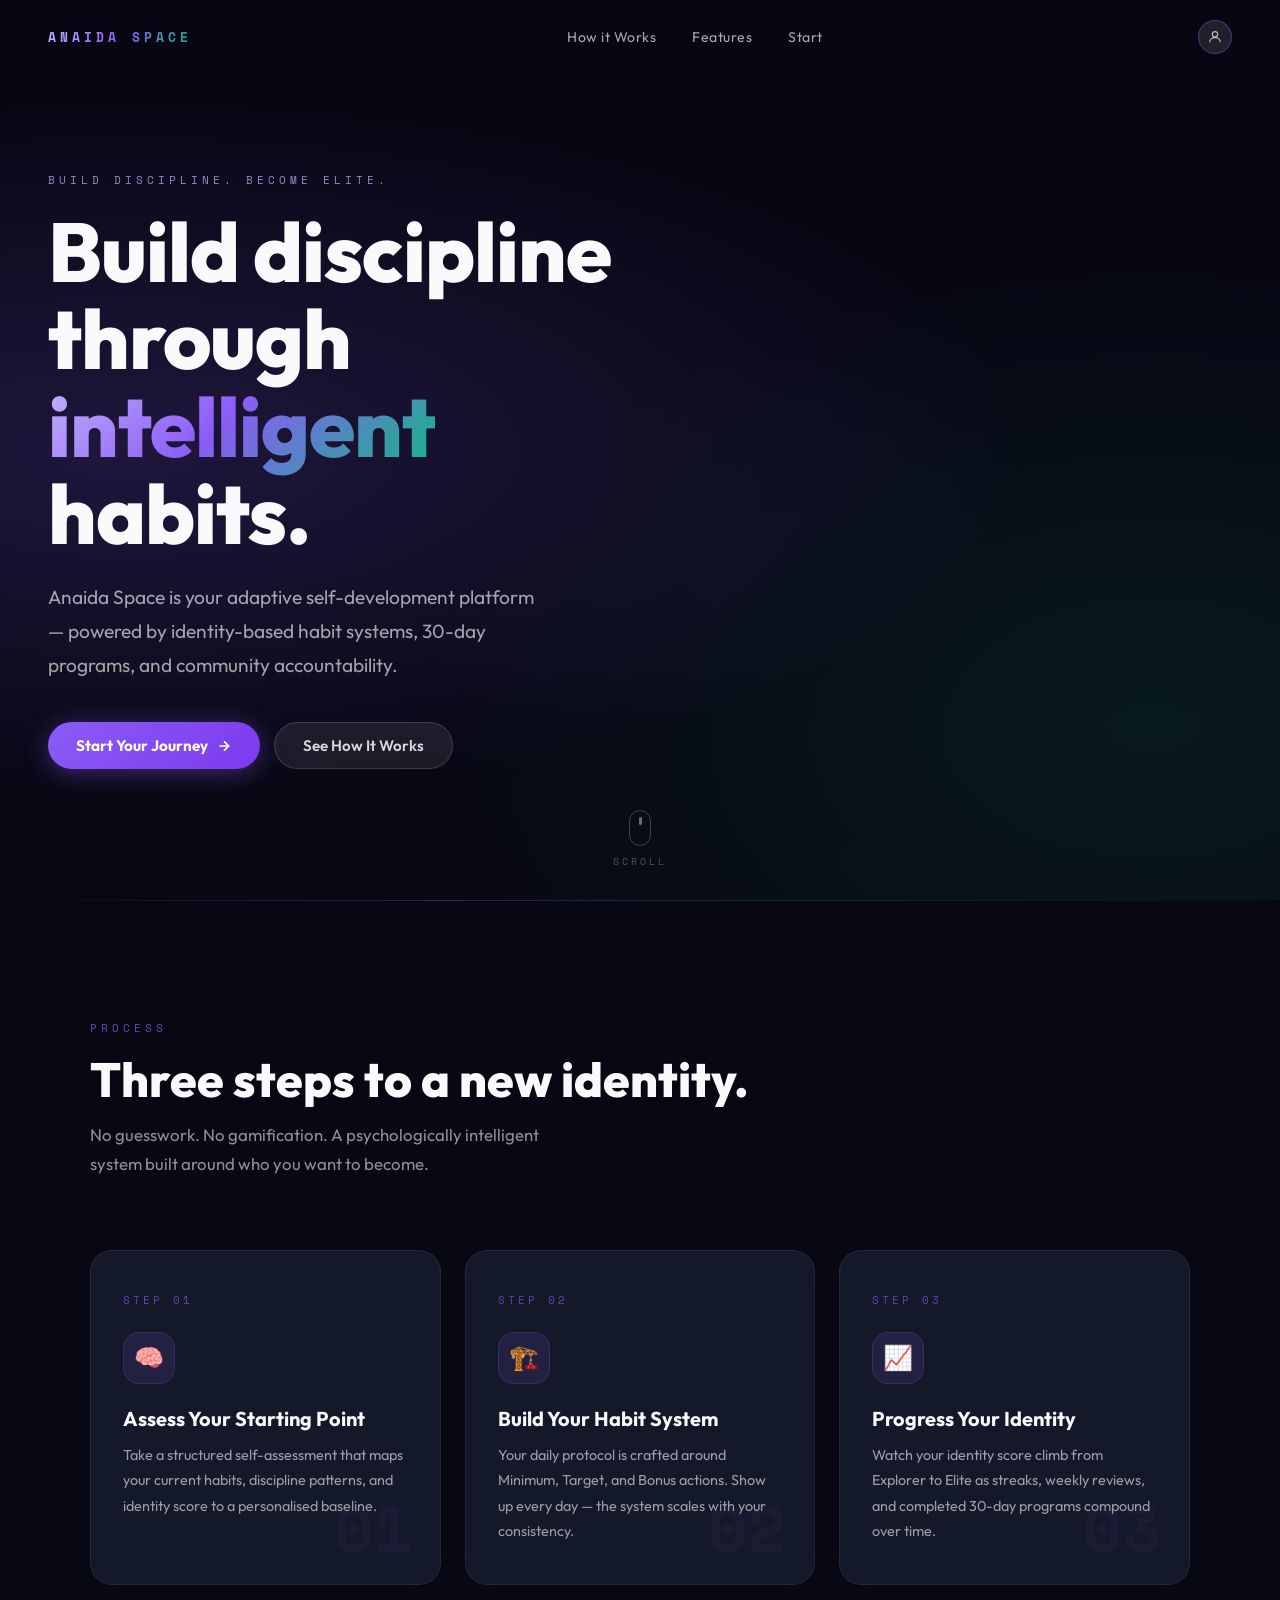
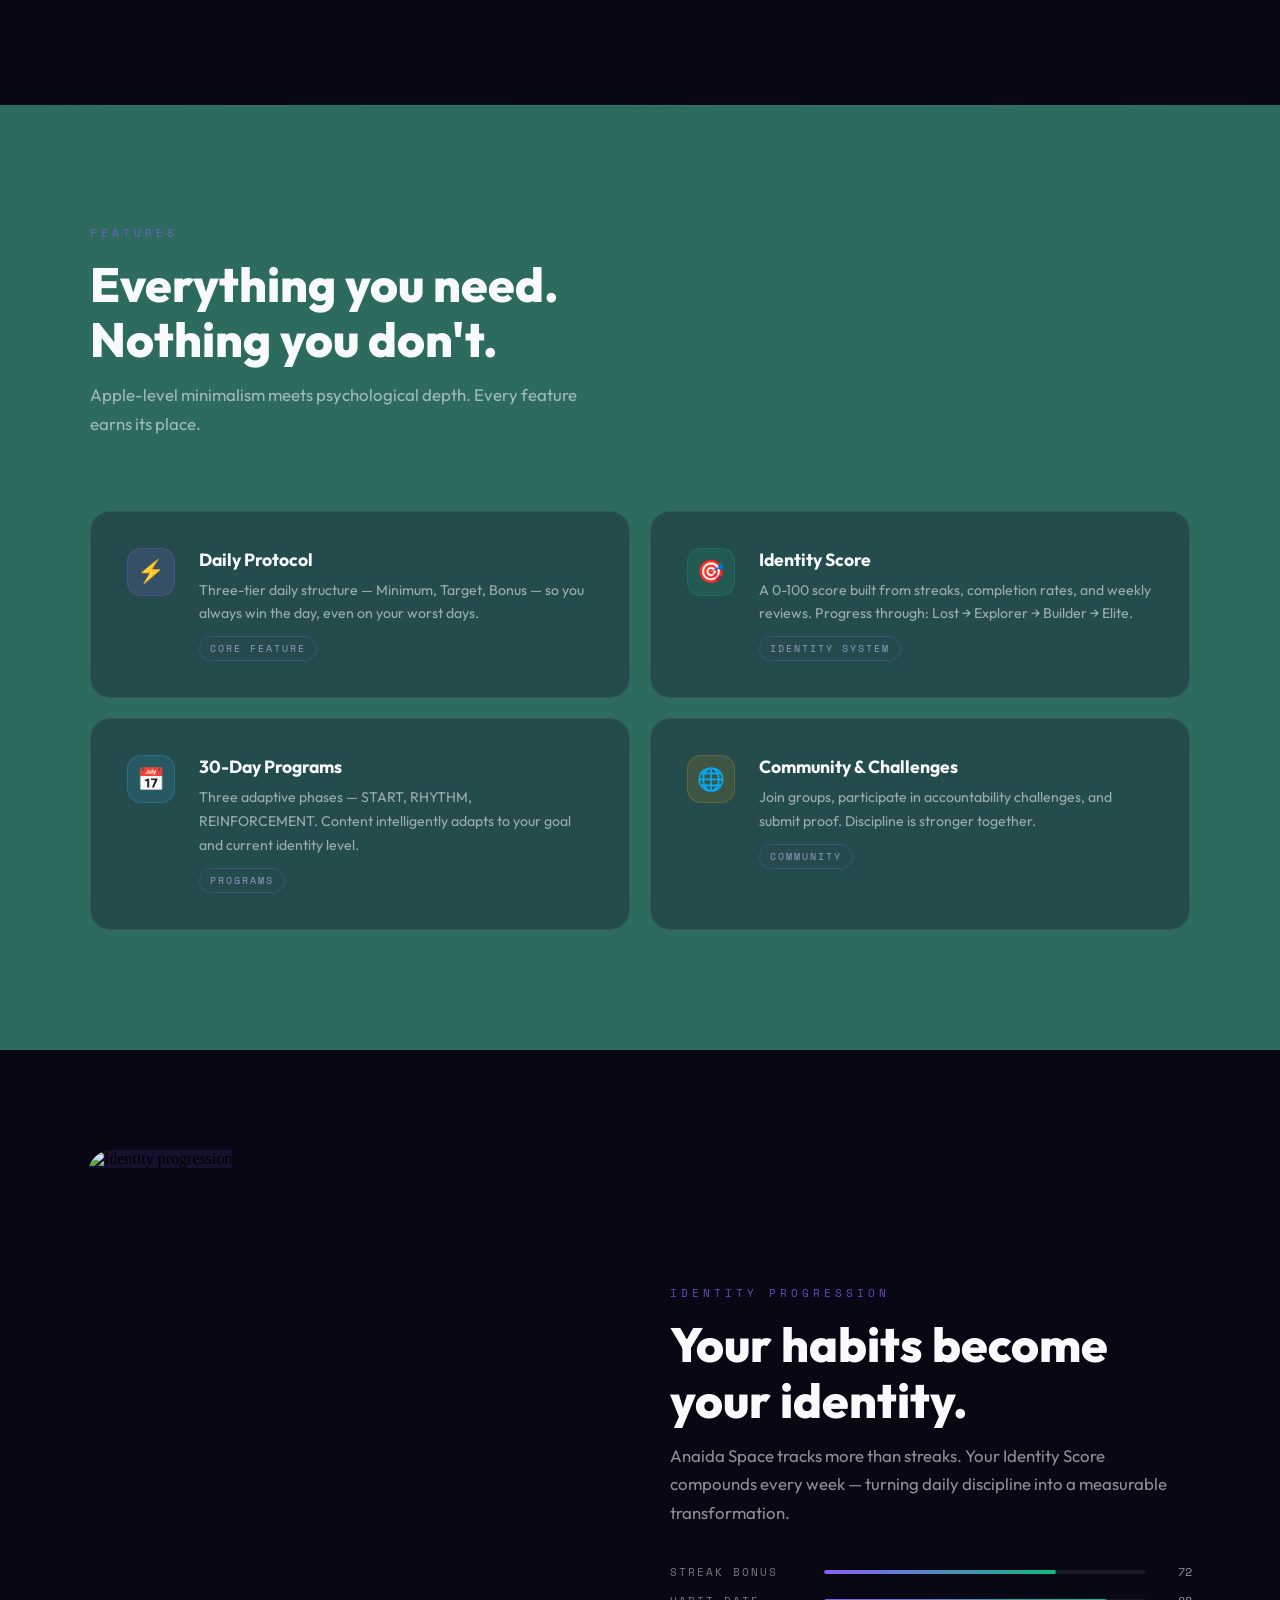
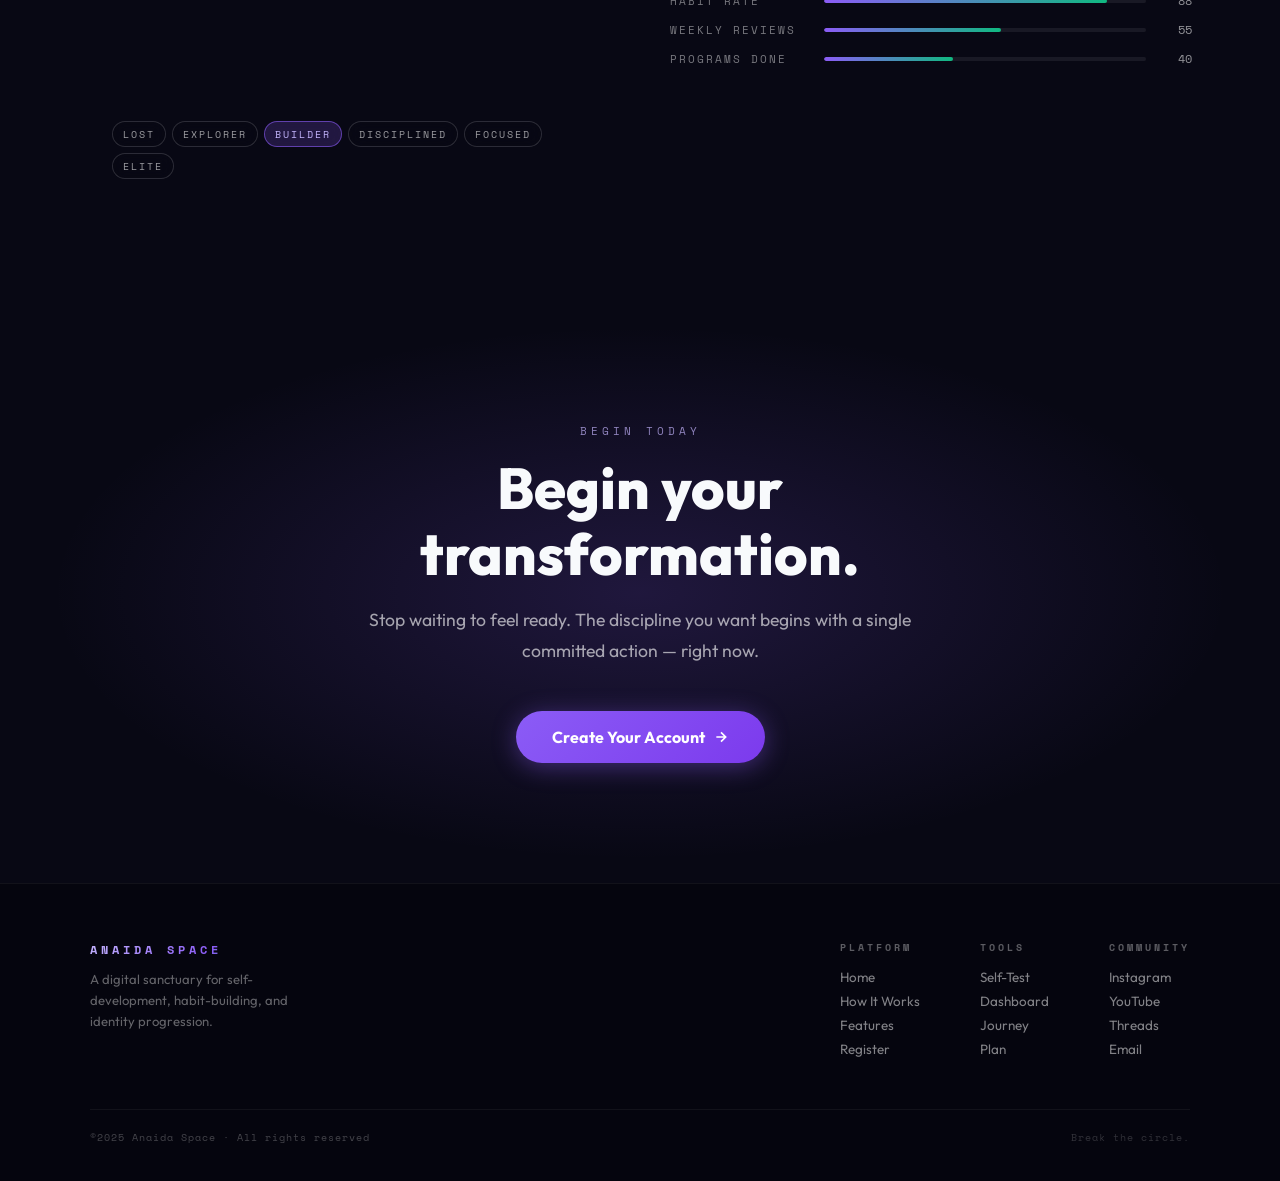
==== frontend/site/index.html @ b498849a "Initial commit" ====
<!DOCTYPE html>
<html lang="en">
<head>
  <meta charset="UTF-8">
  <meta name="viewport" content="width=device-width, initial-scale=1.0">
  <title>Anaida Space — Build Discipline Through Intelligent Habits</title>
  <meta name="description" content="Anaida Space — a premium self-development platform. Build discipline through personalized habit systems, identity progression, and 30-day programs.">
  <link rel="preconnect" href="https://fonts.googleapis.com">
  <link rel="preconnect" href="https://fonts.gstatic.com" crossorigin>
  <link href="https://fonts.googleapis.com/css2?family=Outfit:wght@300;400;500;600;700;800;900&family=Dancing+Script:wght@700&family=Space+Mono:wght@400;700&family=Bebas+Neue&family=Playfair+Display:ital,wght@0,700;1,400;1,700&display=swap" rel="stylesheet">
  <link rel="stylesheet" href="css/style.css">

  <style>
    /* ── Landing page overrides ── */
    html { scroll-behavior: smooth; }
    body[data-page="home"] {
      background: #080814;
      overflow-x: hidden;
    }

    /* ══ TOP NAV ══ */
    .lp-nav {
      position: fixed;
      top: 0; left: 0; right: 0;
      z-index: 200;
      display: flex;
      align-items: center;
      justify-content: space-between;
      padding: 20px 48px;
      transition: background .35s, backdrop-filter .35s, padding .35s;
    }
    .lp-nav.scrolled {
      background: rgba(8, 8, 20, 0.82);
      backdrop-filter: blur(18px);
      -webkit-backdrop-filter: blur(18px);
      border-bottom: 1px solid rgba(255,255,255,.06);
      padding: 14px 48px;
    }
    .lp-nav-brand {
      font-family: 'Space Mono', monospace;
      font-size: .8rem;
      font-weight: 700;
      letter-spacing: 4px;
      text-transform: uppercase;
      background: linear-gradient(135deg, #c4b5fd, #8b5cf6, #10b981);
      -webkit-background-clip: text;
      -webkit-text-fill-color: transparent;
      background-clip: text;
      text-decoration: none;
    }
    .lp-nav-links {
      display: flex;
      align-items: center;
      gap: 36px;
      list-style: none;
    }
    .lp-nav-links a {
      font-family: 'Outfit', sans-serif;
      font-size: .88rem;
      color: rgba(255,255,255,.65);
      text-decoration: none;
      transition: color .2s;
      letter-spacing: .5px;
    }
    .lp-nav-links a:hover { color: rgba(255,255,255,.95); }
    .lp-nav-avatar {
      width: 34px; height: 34px;
      border-radius: 50%;
      background: rgba(255,255,255,.1);
      border: 1px solid rgba(139,92,246,.4);
      cursor: pointer;
      display: flex; align-items: center; justify-content: center;
      text-decoration: none;
      transition: background .2s, border-color .2s, box-shadow .2s;
    }
    .lp-nav-avatar:hover {
      background: rgba(139,92,246,.2);
      border-color: rgba(139,92,246,.7);
      box-shadow: 0 0 14px rgba(139,92,246,.35);
    }
    .lp-nav-avatar svg { width: 16px; height: 16px; color: rgba(255,255,255,.7); }

    @media (max-width: 700px) {
      .lp-nav { padding: 16px 20px; }
      .lp-nav.scrolled { padding: 12px 20px; }
      .lp-nav-links { gap: 18px; }
      .lp-nav-links li:nth-child(1),
      .lp-nav-links li:nth-child(2) { display: none; }
    }

    /* ══ HERO ══ */
    .lp-hero {
      position: relative;
      height: 100vh;
      min-height: 680px;
      display: flex;
      align-items: center;
      overflow: hidden;
    }
    .lp-hero-bg {
      position: absolute;
      inset: 0;
      background-image: url('/img/cosmos_1779123708.jpeg');
      background-size: cover;
      background-position: center 30%;
      transform: scale(1.08);
      transition: transform 12s ease;
    }
    .lp-hero-bg::after {
      content: '';
      position: absolute;
      inset: 0;
      background: rgba(8,8,20,0.60);
    }
    .lp-hero-gradient {
      position: absolute;
      inset: 0;
      background:
        radial-gradient(ellipse at 10% 50%, rgba(139,92,246,.18) 0%, transparent 55%),
        radial-gradient(ellipse at 90% 80%, rgba(16,185,129,.10) 0%, transparent 45%),
        linear-gradient(to bottom, transparent 60%, rgba(8,8,20,.9) 100%);
      z-index: 1;
      pointer-events: none;
    }
    .lp-hero-person {
      position: absolute;
      right: 5%;
      bottom: 0;
      height: 95%;
      max-height: 860px;
      object-fit: contain;
      object-position: bottom;
      z-index: 2;
      filter: drop-shadow(0 0 60px rgba(139,92,246,.18));
    }
    .lp-hero-content {
      position: relative;
      z-index: 3;
      max-width: 700px;
      padding: 0 48px;
      margin-top: 40px;
    }
    .lp-hero-kicker {
      font-family: 'Space Mono', monospace;
      font-size: .7rem;
      letter-spacing: 4px;
      text-transform: uppercase;
      color: rgba(196,181,253,.75);
      margin-bottom: 20px;
      display: block;
    }
    .lp-hero-title {
      font-family: 'Outfit', sans-serif;
      font-weight: 800;
      font-size: clamp(3rem, 6.5vw, 5.5rem);
      line-height: 1.05;
      letter-spacing: -1px;
      color: #f8fafc;
      margin-bottom: 10px;
    }
    .lp-hero-title .gradient-headline {
      background: linear-gradient(135deg, #c4b5fd 0%, #8b5cf6 45%, #10b981 100%);
      -webkit-background-clip: text;
      -webkit-text-fill-color: transparent;
      background-clip: text;
    }
    .lp-hero-sub {
      font-family: 'Outfit', sans-serif;
      font-size: clamp(1rem, 1.8vw, 1.2rem);
      color: rgba(255,255,255,.62);
      line-height: 1.75;
      max-width: 500px;
      margin: 24px 0 40px;
    }
    .lp-hero-ctas {
      display: flex;
      gap: 14px;
      flex-wrap: wrap;
    }
    .btn-primary {
      display: inline-flex;
      align-items: center;
      gap: 8px;
      padding: 14px 28px;
      background: linear-gradient(135deg, #8b5cf6, #7c3aed);
      color: #fff;
      font-family: 'Outfit', sans-serif;
      font-size: .95rem;
      font-weight: 700;
      border-radius: 999px;
      text-decoration: none;
      border: none;
      cursor: pointer;
      transition: transform .25s, box-shadow .25s;
      box-shadow: 0 4px 24px rgba(139,92,246,.4);
    }
    .btn-primary:hover {
      transform: translateY(-2px);
      box-shadow: 0 8px 36px rgba(139,92,246,.55);
    }
    .btn-ghost {
      display: inline-flex;
      align-items: center;
      gap: 8px;
      padding: 13px 28px;
      background: rgba(255,255,255,.08);
      color: rgba(255,255,255,.82);
      font-family: 'Outfit', sans-serif;
      font-size: .95rem;
      font-weight: 600;
      border-radius: 999px;
      text-decoration: none;
      border: 1px solid rgba(255,255,255,.14);
      cursor: pointer;
      transition: background .25s, border-color .25s;
    }
    .btn-ghost:hover {
      background: rgba(255,255,255,.14);
      border-color: rgba(255,255,255,.28);
    }
    .lp-hero-scroll {
      position: absolute;
      bottom: 32px;
      left: 50%;
      transform: translateX(-50%);
      z-index: 4;
      display: flex;
      flex-direction: column;
      align-items: center;
      gap: 8px;
      color: rgba(255,255,255,.3);
      font-family: 'Space Mono', monospace;
      font-size: .6rem;
      letter-spacing: 3px;
      text-transform: uppercase;
      animation: heroScrollBounce 2.2s ease-in-out infinite;
    }
    .lp-hero-scroll-mouse {
      width: 22px; height: 36px;
      border: 1.5px solid rgba(255,255,255,.22);
      border-radius: 12px;
      position: relative;
      display: flex;
      justify-content: center;
    }
    .lp-hero-scroll-dot {
      width: 3px; height: 8px;
      background: rgba(255,255,255,.4);
      border-radius: 3px;
      margin-top: 6px;
      animation: scrollDotBounce 2s ease-in-out infinite;
    }
    @keyframes heroScrollBounce {
      0%,100%{ transform: translateX(-50%) translateY(0); }
      50%{ transform: translateX(-50%) translateY(7px); }
    }

    @media (max-width: 700px) {
      .lp-hero-content { padding: 0 22px; margin-top: 60px; }
      .lp-hero-person { height: 55%; right: 0; opacity: .5; }
      .lp-hero-title { font-size: clamp(2.5rem, 10vw, 3.8rem); }
    }

    /* ══ HOW IT WORKS ══ */
    .lp-how {
      padding: 120px 48px;
      background: #080814;
      position: relative;
    }
    .lp-how::before {
      content: '';
      position: absolute;
      top: 0; left: 0; right: 0;
      height: 1px;
      background: linear-gradient(to right, transparent, rgba(139,92,246,.3), rgba(16,185,129,.2), transparent);
    }
    .lp-section-label {
      font-family: 'Space Mono', monospace;
      font-size: .68rem;
      letter-spacing: 4px;
      text-transform: uppercase;
      color: rgba(139,92,246,.75);
      margin-bottom: 16px;
      display: block;
    }
    .lp-section-title {
      font-family: 'Outfit', sans-serif;
      font-weight: 800;
      font-size: clamp(2rem, 4vw, 3rem);
      color: #f8fafc;
      line-height: 1.15;
      margin-bottom: 14px;
    }
    .lp-section-sub {
      font-family: 'Outfit', sans-serif;
      font-size: 1.05rem;
      color: rgba(255,255,255,.55);
      max-width: 500px;
      line-height: 1.7;
      margin-bottom: 72px;
    }
    .lp-how-grid {
      display: grid;
      grid-template-columns: repeat(3, 1fr);
      gap: 24px;
      max-width: 1100px;
      margin: 0 auto;
    }
    .lp-how-card {
      background: rgba(30,41,59,.55);
      backdrop-filter: blur(16px);
      -webkit-backdrop-filter: blur(16px);
      border: 1px solid rgba(255,255,255,.07);
      border-radius: 22px;
      padding: 40px 32px;
      position: relative;
      overflow: hidden;
      transition: transform .3s, border-color .3s, box-shadow .3s;
    }
    .lp-how-card::before {
      content: '';
      position: absolute;
      top: 0; left: 0; right: 0;
      height: 2px;
      background: linear-gradient(to right, transparent, rgba(139,92,246,.5), transparent);
      opacity: 0;
      transition: opacity .3s;
    }
    .lp-how-card:hover {
      transform: translateY(-6px);
      border-color: rgba(139,92,246,.22);
      box-shadow: 0 24px 60px rgba(0,0,0,.4), 0 0 0 1px rgba(139,92,246,.08);
    }
    .lp-how-card:hover::before { opacity: 1; }
    .lp-how-step {
      font-family: 'Space Mono', monospace;
      font-size: .7rem;
      letter-spacing: 3px;
      text-transform: uppercase;
      color: rgba(139,92,246,.65);
      margin-bottom: 24px;
      display: block;
    }
    .lp-how-icon {
      width: 52px; height: 52px;
      border-radius: 16px;
      background: rgba(139,92,246,.12);
      border: 1px solid rgba(139,92,246,.2);
      display: flex;
      align-items: center;
      justify-content: center;
      margin-bottom: 22px;
      font-size: 1.5rem;
    }
    .lp-how-card h3 {
      font-family: 'Outfit', sans-serif;
      font-weight: 700;
      font-size: 1.25rem;
      color: #f8fafc;
      margin-bottom: 12px;
    }
    .lp-how-card p {
      font-family: 'Outfit', sans-serif;
      font-size: .9rem;
      color: rgba(255,255,255,.58);
      line-height: 1.75;
    }
    .lp-how-step-num {
      position: absolute;
      bottom: 24px; right: 28px;
      font-family: 'Space Mono', monospace;
      font-size: 4rem;
      font-weight: 700;
      color: rgba(139,92,246,.06);
      line-height: 1;
      user-select: none;
    }

    @media (max-width: 900px) {
      .lp-how-grid { grid-template-columns: 1fr; gap: 16px; }
      .lp-how { padding: 80px 24px; }
    }

    /* ══ FEATURES ══ */
    .lp-features {
      padding: 120px 48px;
      background:
        radial-gradient(ellipse at 70% 0%, rgba(139,92,246,.1) 0%, transparent 55%),
        radial-gradient(ellipse at 20% 100%, rgba(16,185,129,.07) 0%, transparent 50%),
        #08091a;
      position: relative;
    }
    .lp-features::before {
      content: '';
      position: absolute;
      top: 0; left: 0; right: 0;
      height: 1px;
      background: linear-gradient(to right, transparent, rgba(16,185,129,.25), rgba(139,92,246,.2), transparent);
    }
    .lp-features-grid {
      display: grid;
      grid-template-columns: repeat(2, 1fr);
      gap: 20px;
      max-width: 1100px;
      margin: 0 auto;
    }
    .lp-feat-card {
      background: rgba(30,41,59,.45);
      backdrop-filter: blur(12px);
      -webkit-backdrop-filter: blur(12px);
      border: 1px solid rgba(255,255,255,.07);
      border-radius: 20px;
      padding: 36px;
      display: flex;
      gap: 24px;
      align-items: flex-start;
      transition: transform .3s, border-color .3s, background .3s;
    }
    .lp-feat-card:hover {
      transform: translateY(-4px);
      border-color: rgba(139,92,246,.2);
      background: rgba(30,41,59,.7);
    }
    .lp-feat-icon {
      width: 48px; height: 48px;
      border-radius: 14px;
      flex-shrink: 0;
      display: flex;
      align-items: center;
      justify-content: center;
      font-size: 1.4rem;
    }
    .lp-feat-icon--violet { background: rgba(139,92,246,.15); border: 1px solid rgba(139,92,246,.25); }
    .lp-feat-icon--emerald { background: rgba(16,185,129,.12); border: 1px solid rgba(16,185,129,.2); }
    .lp-feat-icon--blue { background: rgba(56,189,248,.12); border: 1px solid rgba(56,189,248,.2); }
    .lp-feat-icon--amber { background: rgba(245,158,11,.12); border: 1px solid rgba(245,158,11,.2); }
    .lp-feat-body h4 {
      font-family: 'Outfit', sans-serif;
      font-weight: 700;
      font-size: 1.1rem;
      color: #f8fafc;
      margin-bottom: 8px;
    }
    .lp-feat-body p {
      font-family: 'Outfit', sans-serif;
      font-size: .88rem;
      color: rgba(255,255,255,.55);
      line-height: 1.7;
    }
    .lp-feat-tag {
      display: inline-block;
      margin-top: 10px;
      font-family: 'Space Mono', monospace;
      font-size: .62rem;
      letter-spacing: 2px;
      text-transform: uppercase;
      padding: 4px 10px;
      border-radius: 999px;
      border: 1px solid rgba(139,92,246,.25);
      color: rgba(196,181,253,.7);
    }

    @media (max-width: 900px) {
      .lp-features-grid { grid-template-columns: 1fr; }
      .lp-features { padding: 80px 24px; }
    }

    /* ══ IDENTITY BANNER ══ */
    .lp-identity {
      padding: 100px 48px;
      background: #080814;
      display: grid;
      grid-template-columns: 1fr 1fr;
      gap: 60px;
      align-items: center;
      max-width: 1200px;
      margin: 0 auto;
    }
    .lp-identity-img {
      position: relative;
      border-radius: 24px;
      overflow: hidden;
      aspect-ratio: 4/5;
    }
    .lp-identity-img img {
      width: 100%; height: 100%;
      object-fit: cover;
      object-position: center;
    }
    .lp-identity-img::after {
      content: '';
      position: absolute;
      inset: 0;
      background: linear-gradient(to bottom, transparent 40%, rgba(8,8,20,.85) 100%);
    }
    .lp-identity-levels {
      position: absolute;
      bottom: 24px; left: 24px; right: 24px;
      z-index: 2;
      display: flex;
      flex-wrap: wrap;
      gap: 6px;
    }
    .lp-id-level {
      font-family: 'Space Mono', monospace;
      font-size: .6rem;
      letter-spacing: 2px;
      text-transform: uppercase;
      padding: 5px 10px;
      border-radius: 999px;
      border: 1px solid rgba(255,255,255,.15);
      color: rgba(255,255,255,.6);
      background: rgba(8,8,20,.5);
      backdrop-filter: blur(8px);
    }
    .lp-id-level.active {
      border-color: rgba(139,92,246,.6);
      color: #c4b5fd;
      background: rgba(139,92,246,.2);
    }
    .lp-identity-content .lp-section-sub { margin-bottom: 36px; }
    .lp-identity-stat {
      display: flex;
      flex-direction: column;
      gap: 12px;
      margin-top: 32px;
    }
    .lp-id-stat-row {
      display: flex;
      align-items: center;
      gap: 14px;
    }
    .lp-id-stat-label {
      font-family: 'Space Mono', monospace;
      font-size: .68rem;
      letter-spacing: 2px;
      text-transform: uppercase;
      color: rgba(255,255,255,.45);
      min-width: 140px;
    }
    .lp-id-stat-bar {
      flex: 1;
      height: 4px;
      background: rgba(255,255,255,.07);
      border-radius: 4px;
      overflow: hidden;
    }
    .lp-id-stat-fill {
      height: 100%;
      border-radius: 4px;
      background: linear-gradient(to right, #8b5cf6, #10b981);
    }
    .lp-id-stat-val {
      font-family: 'Space Mono', monospace;
      font-size: .72rem;
      color: rgba(255,255,255,.55);
      min-width: 32px;
      text-align: right;
    }

    @media (max-width: 900px) {
      .lp-identity { grid-template-columns: 1fr; padding: 70px 24px; gap: 40px; }
      .lp-identity-img { aspect-ratio: 16/9; }
    }

    /* ══ CTA BAND ══ */
    .lp-cta-band {
      position: relative;
      padding: 120px 48px;
      text-align: center;
      overflow: hidden;
    }
    .lp-cta-band-bg {
      position: absolute;
      inset: 0;
      background-image: url('/img/cosmos_316863339.jpeg');
      background-size: cover;
      background-position: center;
      filter: brightness(.35) saturate(.7);
    }
    .lp-cta-band-overlay {
      position: absolute;
      inset: 0;
      background:
        radial-gradient(ellipse at 50% 50%, rgba(139,92,246,.18) 0%, transparent 65%),
        rgba(8,8,20,.5);
    }
    .lp-cta-band-content {
      position: relative;
      z-index: 2;
      max-width: 620px;
      margin: 0 auto;
    }
    .lp-cta-band h2 {
      font-family: 'Outfit', sans-serif;
      font-weight: 800;
      font-size: clamp(2.2rem, 5vw, 3.6rem);
      color: #f8fafc;
      line-height: 1.15;
      margin-bottom: 18px;
    }
    .lp-cta-band p {
      font-family: 'Outfit', sans-serif;
      font-size: 1.1rem;
      color: rgba(255,255,255,.62);
      line-height: 1.75;
      margin-bottom: 44px;
    }

    @media (max-width: 700px) {
      .lp-cta-band { padding: 80px 24px; }
    }

    /* ══ FOOTER ══ */
    .lp-footer {
      background: #05050e;
      padding: 56px 48px 36px;
      border-top: 1px solid rgba(255,255,255,.05);
    }
    .lp-footer-inner {
      max-width: 1100px;
      margin: 0 auto;
      display: flex;
      justify-content: space-between;
      align-items: flex-start;
      gap: 40px;
      flex-wrap: wrap;
      margin-bottom: 44px;
    }
    .lp-footer-brand {
      font-family: 'Space Mono', monospace;
      font-size: .78rem;
      font-weight: 700;
      letter-spacing: 4px;
      text-transform: uppercase;
      background: linear-gradient(135deg, #c4b5fd, #8b5cf6, #10b981);
      -webkit-background-clip: text;
      -webkit-text-fill-color: transparent;
      background-clip: text;
      margin-bottom: 10px;
    }
    .lp-footer-tagline {
      font-family: 'Outfit', sans-serif;
      font-size: .82rem;
      color: rgba(255,255,255,.38);
      max-width: 240px;
      line-height: 1.6;
    }
    .lp-footer-links {
      display: flex;
      gap: 60px;
    }
    .lp-footer-col h5 {
      font-family: 'Space Mono', monospace;
      font-size: .62rem;
      letter-spacing: 3px;
      text-transform: uppercase;
      color: rgba(255,255,255,.35);
      margin-bottom: 14px;
    }
    .lp-footer-col a {
      display: block;
      font-family: 'Outfit', sans-serif;
      font-size: .84rem;
      color: rgba(255,255,255,.5);
      text-decoration: none;
      margin-bottom: 8px;
      transition: color .2s;
    }
    .lp-footer-col a:hover { color: rgba(255,255,255,.85); }
    .lp-footer-bottom {
      max-width: 1100px;
      margin: 0 auto;
      display: flex;
      justify-content: space-between;
      align-items: center;
      gap: 20px;
      padding-top: 20px;
      border-top: 1px solid rgba(255,255,255,.05);
      flex-wrap: wrap;
    }
    .lp-footer-copy {
      font-family: 'Space Mono', monospace;
      font-size: .62rem;
      color: rgba(255,255,255,.25);
      letter-spacing: 1px;
    }

    @media (max-width: 700px) {
      .lp-footer { padding: 48px 24px 28px; }
      .lp-footer-inner { gap: 32px; }
      .lp-footer-links { gap: 32px; }
    }

    /* ══ SECTION REVEAL ANIMATIONS ══ */
    .lp-reveal {
      opacity: 0;
      transform: translateY(28px);
      transition: opacity .8s ease, transform .8s ease;
    }
    .lp-reveal.visible { opacity: 1; transform: translateY(0); }
    .lp-reveal-delay-1 { transition-delay: .1s; }
    .lp-reveal-delay-2 { transition-delay: .22s; }
    .lp-reveal-delay-3 { transition-delay: .34s; }
    .lp-reveal-delay-4 { transition-delay: .46s; }
  </style>
</head>
<body data-page="home">

<!-- ══ NAV ══ -->
<nav class="lp-nav" id="lpNav">
  <a class="lp-nav-brand" href="index.html">ANAIDA SPACE</a>
  <ul class="lp-nav-links">
    <li><a href="#how-it-works">How it Works</a></li>
    <li><a href="#features">Features</a></li>
    <li><a href="registration.html">Start</a></li>
  </ul>
  <a href="registration.html" class="lp-nav-avatar" title="Sign in">
    <svg viewBox="0 0 24 24" fill="none" stroke="currentColor" stroke-width="1.8">
      <circle cx="12" cy="8" r="4"/><path d="M4 20c0-4 3.6-7 8-7s8 3 8 7"/>
    </svg>
  </a>
</nav>

<!-- ══ HERO SECTION ══ -->
<section class="lp-hero" id="hero">
  <div class="lp-hero-bg" id="lpHeroBg"></div>
  <div class="lp-hero-gradient"></div>
  <img
    src="/img/wmremove-transformed.png"
    alt="Anaida Space — Build Your Identity"
    class="lp-hero-person"
    onerror="this.style.display='none'"
  >
  <div class="lp-hero-content">
    <span class="lp-hero-kicker">Build Discipline. Become Elite.</span>
    <h1 class="lp-hero-title">
      Build discipline<br>through
      <span class="gradient-headline">intelligent</span><br>habits.
    </h1>
    <p class="lp-hero-sub">
      Anaida Space is your adaptive self-development platform — powered by identity-based habit systems, 30-day programs, and community accountability.
    </p>
    <div class="lp-hero-ctas">
      <a href="registration.html" class="btn-primary">
        Start Your Journey
        <svg width="16" height="16" viewBox="0 0 24 24" fill="none" stroke="currentColor" stroke-width="2.5"><path d="M5 12h14M12 5l7 7-7 7"/></svg>
      </a>
      <a href="#how-it-works" class="btn-ghost">See How It Works</a>
    </div>
  </div>
  <div class="lp-hero-scroll">
    <div class="lp-hero-scroll-mouse">
      <div class="lp-hero-scroll-dot"></div>
    </div>
    <span>Scroll</span>
  </div>
</section>

<!-- ══ HOW IT WORKS ══ -->
<section class="lp-how" id="how-it-works">
  <div style="max-width:1100px;margin:0 auto;">
    <span class="lp-section-label lp-reveal">Process</span>
    <h2 class="lp-section-title lp-reveal lp-reveal-delay-1">Three steps to a new identity.</h2>
    <p class="lp-section-sub lp-reveal lp-reveal-delay-2">No guesswork. No gamification. A psychologically intelligent system built around who you want to become.</p>
    <div class="lp-how-grid">
      <div class="lp-how-card lp-reveal lp-reveal-delay-1">
        <span class="lp-how-step">Step 01</span>
        <div class="lp-how-icon">🧠</div>
        <h3>Assess Your Starting Point</h3>
        <p>Take a structured self-assessment that maps your current habits, discipline patterns, and identity score to a personalised baseline.</p>
        <span class="lp-how-step-num">01</span>
      </div>
      <div class="lp-how-card lp-reveal lp-reveal-delay-2">
        <span class="lp-how-step">Step 02</span>
        <div class="lp-how-icon">🏗️</div>
        <h3>Build Your Habit System</h3>
        <p>Your daily protocol is crafted around Minimum, Target, and Bonus actions. Show up every day — the system scales with your consistency.</p>
        <span class="lp-how-step-num">02</span>
      </div>
      <div class="lp-how-card lp-reveal lp-reveal-delay-3">
        <span class="lp-how-step">Step 03</span>
        <div class="lp-how-icon">📈</div>
        <h3>Progress Your Identity</h3>
        <p>Watch your identity score climb from Explorer to Elite as streaks, weekly reviews, and completed 30-day programs compound over time.</p>
        <span class="lp-how-step-num">03</span>
      </div>
    </div>
  </div>
</section>

<!-- ══ FEATURES ══ -->
<section class="lp-features" id="features">
  <div style="max-width:1100px;margin:0 auto;">
    <span class="lp-section-label lp-reveal">Features</span>
    <h2 class="lp-section-title lp-reveal lp-reveal-delay-1">Everything you need.<br>Nothing you don't.</h2>
    <p class="lp-section-sub lp-reveal lp-reveal-delay-2">Apple-level minimalism meets psychological depth. Every feature earns its place.</p>
    <div class="lp-features-grid">
      <div class="lp-feat-card lp-reveal lp-reveal-delay-1">
        <div class="lp-feat-icon lp-feat-icon--violet">⚡</div>
        <div class="lp-feat-body">
          <h4>Daily Protocol</h4>
          <p>Three-tier daily structure — Minimum, Target, Bonus — so you always win the day, even on your worst days.</p>
          <span class="lp-feat-tag">Core Feature</span>
        </div>
      </div>
      <div class="lp-feat-card lp-reveal lp-reveal-delay-2">
        <div class="lp-feat-icon lp-feat-icon--emerald">🎯</div>
        <div class="lp-feat-body">
          <h4>Identity Score</h4>
          <p>A 0-100 score built from streaks, completion rates, and weekly reviews. Progress through: Lost → Explorer → Builder → Elite.</p>
          <span class="lp-feat-tag">Identity System</span>
        </div>
      </div>
      <div class="lp-feat-card lp-reveal lp-reveal-delay-3">
        <div class="lp-feat-icon lp-feat-icon--blue">📅</div>
        <div class="lp-feat-body">
          <h4>30-Day Programs</h4>
          <p>Three adaptive phases — START, RHYTHM, REINFORCEMENT. Content intelligently adapts to your goal and current identity level.</p>
          <span class="lp-feat-tag">Programs</span>
        </div>
      </div>
      <div class="lp-feat-card lp-reveal lp-reveal-delay-4">
        <div class="lp-feat-icon lp-feat-icon--amber">🌐</div>
        <div class="lp-feat-body">
          <h4>Community & Challenges</h4>
          <p>Join groups, participate in accountability challenges, and submit proof. Discipline is stronger together.</p>
          <span class="lp-feat-tag">Community</span>
        </div>
      </div>
    </div>
  </div>
</section>

<!-- ══ IDENTITY SECTION ══ -->
<section style="background:#080814;padding:0 0 0 0;">
  <div class="lp-identity">
    <div class="lp-identity-img lp-reveal">
      <img src="/img/cosmos_1720778025.jpeg" alt="Identity progression" onerror="this.style.background='rgba(139,92,246,.1)'">
      <div class="lp-identity-levels">
        <span class="lp-id-level">Lost</span>
        <span class="lp-id-level">Explorer</span>
        <span class="lp-id-level active">Builder</span>
        <span class="lp-id-level">Disciplined</span>
        <span class="lp-id-level">Focused</span>
        <span class="lp-id-level">Elite</span>
      </div>
    </div>
    <div class="lp-identity-content lp-reveal lp-reveal-delay-2">
      <span class="lp-section-label">Identity Progression</span>
      <h2 class="lp-section-title">Your habits become<br>your identity.</h2>
      <p class="lp-section-sub">
        Anaida Space tracks more than streaks. Your Identity Score compounds every week — turning daily discipline into a measurable transformation.
      </p>
      <div class="lp-identity-stat">
        <div class="lp-id-stat-row">
          <span class="lp-id-stat-label">Streak Bonus</span>
          <div class="lp-id-stat-bar"><div class="lp-id-stat-fill" style="width:72%"></div></div>
          <span class="lp-id-stat-val">72</span>
        </div>
        <div class="lp-id-stat-row">
          <span class="lp-id-stat-label">Habit Rate</span>
          <div class="lp-id-stat-bar"><div class="lp-id-stat-fill" style="width:88%"></div></div>
          <span class="lp-id-stat-val">88</span>
        </div>
        <div class="lp-id-stat-row">
          <span class="lp-id-stat-label">Weekly Reviews</span>
          <div class="lp-id-stat-bar"><div class="lp-id-stat-fill" style="width:55%"></div></div>
          <span class="lp-id-stat-val">55</span>
        </div>
        <div class="lp-id-stat-row">
          <span class="lp-id-stat-label">Programs Done</span>
          <div class="lp-id-stat-bar"><div class="lp-id-stat-fill" style="width:40%"></div></div>
          <span class="lp-id-stat-val">40</span>
        </div>
      </div>
    </div>
  </div>
</section>

<!-- ══ CTA BAND ══ -->
<section class="lp-cta-band">
  <div class="lp-cta-band-bg"></div>
  <div class="lp-cta-band-overlay"></div>
  <div class="lp-cta-band-content lp-reveal">
    <span class="lp-section-label" style="color:rgba(196,181,253,.7)">Begin Today</span>
    <h2>Begin your transformation.</h2>
    <p>Stop waiting to feel ready. The discipline you want begins with a single committed action — right now.</p>
    <a href="registration.html" class="btn-primary" style="font-size:1rem;padding:16px 36px;">
      Create Your Account
      <svg width="16" height="16" viewBox="0 0 24 24" fill="none" stroke="currentColor" stroke-width="2.5"><path d="M5 12h14M12 5l7 7-7 7"/></svg>
    </a>
  </div>
</section>

<!-- ══ FOOTER ══ -->
<footer class="lp-footer">
  <div class="lp-footer-inner">
    <div>
      <div class="lp-footer-brand">ANAIDA SPACE</div>
      <p class="lp-footer-tagline">A digital sanctuary for self-development, habit-building, and identity progression.</p>
    </div>
    <div class="lp-footer-links">
      <div class="lp-footer-col">
        <h5>Platform</h5>
        <a href="index.html">Home</a>
        <a href="#how-it-works">How It Works</a>
        <a href="#features">Features</a>
        <a href="registration.html">Register</a>
      </div>
      <div class="lp-footer-col">
        <h5>Tools</h5>
        <a href="test.html" target="_blank" rel="noopener noreferrer">Self-Test</a>
        <a href="dashboard.html">Dashboard</a>
        <a href="journey.html">Journey</a>
        <a href="plan.html">Plan</a>
      </div>
      <div class="lp-footer-col">
        <h5>Community</h5>
        <a href="#">Instagram</a>
        <a href="#">YouTube</a>
        <a href="#">Threads</a>
        <a href="#">Email</a>
      </div>
    </div>
  </div>
  <div class="lp-footer-bottom">
    <span class="lp-footer-copy">©2025 Anaida Space · All rights reserved</span>
    <span class="lp-footer-copy" style="color:rgba(255,255,255,.18);">Break the circle.</span>
  </div>
</footer>

<!-- Hidden elements kept for JS compatibility (quiz modal etc.) -->
<div class="pomo-modal full-screen" id="quizModal" style="display:none;">
  <div class="quiz-card">
    <button id="closeQuiz" style="position:absolute;top:30px;right:30px;background:none;border:none;color:white;font-size:2.5rem;cursor:pointer;z-index:10;">&times;</button>
    <div id="quizContent" style="width:100%;max-width:600px;padding:20px;"></div>
  </div>
</div>

<script>
  // Nav scroll effect
  const lpNav = document.getElementById('lpNav');
  window.addEventListener('scroll', () => {
    lpNav.classList.toggle('scrolled', window.scrollY > 40);
  }, { passive: true });

  // Section reveal on scroll
  const lpReveals = document.querySelectorAll('.lp-reveal');
  const revealObs = new IntersectionObserver((entries) => {
    entries.forEach(e => { if (e.isIntersecting) { e.target.classList.add('visible'); revealObs.unobserve(e.target); } });
  }, { threshold: 0.12 });
  lpReveals.forEach(el => revealObs.observe(el));

  // Subtle hero parallax
  const heroBg = document.getElementById('lpHeroBg');
  window.addEventListener('scroll', () => {
    const y = window.scrollY;
    if (heroBg) heroBg.style.transform = `scale(1.08) translateY(${y * 0.18}px)`;
  }, { passive: true });
</script>

<script type="module" src="js/app.js"></script>
</body>
</html>
---- frontend/site/css/style.css ----
@import url('https://fonts.googleapis.com/css2?family=Outfit:wght@300;400;500;600;700;800;900&family=Dancing+Script:wght@700&family=Space+Mono:wght@400;700&family=Bebas+Neue&family=Playfair+Display:ital,wght@0,700;1,400;1,700&display=swap');

*,*::before,*::after{box-sizing:border-box;margin:0;padding:0;}
html,body{height:100%}

:root{
  --violet:#8b5cf6;--violet2:#7c3aed;
  --emerald:#10b981;--white:#f8fafc;
  --muted:#94a3b8;--danger:#ef4444;
  --glass:rgba(30,41,59,.65);--gb:rgba(255,255,255,.10);
  --shadow:0 8px 32px rgba(0,0,0,.4);
}

/* ── NAV ── */
.topnav{
  position:fixed;top:0;left:0;right:0;z-index:100;
  display:flex;align-items:center;gap:8px;
  padding:10px 20px;
  background:rgba(5,5,20,.55);
  backdrop-filter:blur(12px);
  border-bottom:1px solid rgba(255,255,255,.05);
}
.nav-pills{display:flex;gap:6px;flex-wrap:wrap;}
.nav-pill{
  background:rgba(255,255,255,.10);border:none;border-radius:999px;
  padding:5px 14px;font-size:.75rem;font-family:'Outfit',sans-serif;
  color:var(--white);cursor:pointer;transition:all .25s;
}
.nav-pill:hover,.nav-pill.active{background:rgba(255,255,255,.22);color:var(--white);}
.nav-avatar{
  margin-left:auto;width:28px;height:28px;border-radius:50%;
  background:rgba(255,255,255,.18);border:1px solid var(--gb);
  flex-shrink:0;cursor:pointer;
}

/* ── SCREENS ── */
.screen{
  position:fixed;inset:0;padding-top:50px;
  overflow-y:auto;opacity:0;pointer-events:none;
  transition:opacity .4s ease;
}
.screen.active{opacity:1;pointer-events:all;}

/* ════════ HOME ════════ */
#home{background:#05050e;}

.home-hero{
  position:relative;min-height:100vh;
  display:flex;align-items:center;justify-content:center;overflow:hidden;
  padding:0;
  background:#05050e;
}
.hero-frame{
  position:absolute;
  inset:0;
  width:100%;
  height:100%;
  border-radius:0;
  overflow:hidden;
  border:none;
  box-shadow:none;
  background:#090916;
  z-index:0;
}
.hero-main-img{
  width:100%;
  height:100%;
  object-fit:contain;
  object-position:center;
  display:block;
}
.hero-logo{
  position:absolute;top:80px;left:40px;z-index:3;
  font-family:'Dancing Script',cursive;font-size:2rem;
  line-height:1.15;color:var(--white);
}
.cta-btn{
  position:absolute;bottom:10%;z-index:3;
  background:rgba(140,210,255,.82);
  color:#08082a;font-family:'Outfit',sans-serif;
  font-size:.9rem;font-weight:700;line-height:1.25;
  text-align:center;text-decoration:none;
  padding:13px 26px;border-radius:999px;
  box-shadow:0 4px 30px rgba(100,180,255,.4);
  transition:transform .3s,box-shadow .3s;
}
.cta-btn:hover{transform:translateY(-3px);box-shadow:0 8px 40px rgba(100,180,255,.55);}

/* journey text */
.home-cta-text{
  padding:70px 40px;
  text-align:center;
  background:#0f0c08;
}
.home-cta-text h1{
  font-family:'Outfit',sans-serif;
  font-size:clamp(3rem,8vw,7rem);font-weight:800;
  color:var(--white);line-height:1;
}
#openQuiz {
  margin-top: 20px;
  background: var(--violet);
  color: white;
  border: none;
  padding: 12px 30px;
  border-radius: 999px;
  font-family: 'Outfit', sans-serif;
  font-weight: 700;
  cursor: pointer;
  transition: transform 0.2s, background 0.2s;
}
#openQuiz:hover {
  background: var(--violet2);
  transform: translateY(-2px);
}

/* butterfly */
.home-butterfly{
  position:relative;background:#040404;
  min-height:55vh;display:flex;align-items:center;
  padding:60px 40px;overflow:hidden;
}
.butterfly-logo{
  font-family:'Dancing Script',cursive;font-size:2rem;
  color:var(--white);line-height:1.15;z-index:2;
}
.butterfly-img{
  position:absolute;right:0;bottom:0;
  height:92%;object-fit:contain;opacity:.85;z-index:1;
}
.butterfly-credit{
  position:absolute;bottom:14px;right:110px;
  font-size:.68rem;color:var(--muted);z-index:2;
}

/* motivation banner — styles moved to .home-motivation--interactive */

/* journal */
/* butterfly section */
.home-butterfly {
  position: relative;
  background: #18171E;
  min-height: 55vh;
  display: flex;
  align-items: center;
  justify-content: space-between; /* Додає простір між текстом і картинкою */
  padding: 60px 40px;
  overflow: hidden;
}

.butterfly-logo {
  /* Змінено на Roboto Mono */
  font-family: 'Roboto Mono', monospace;
  font-size: 2rem;
  color: var(--white);
  line-height: 1.15;
  z-index: 2;
  font-weight: 400; /* Стандартна вага для Mono-шрифтів */
}

.butterfly-img {
  position: absolute;
  right: 0;        /* Притискає до правого краю */
  bottom: 0;
  height: 92%;
  width: auto;     /* Зберігає пропорції */
  object-fit: contain;
  opacity: .85;
  z-index: 1;
  filter: drop-shadow(0 0 30px rgba(80,150,255,.25));
}

.butterfly-credit {
  position: absolute;
  bottom: 14px;
  right: 110px;
  font-size: .68rem;
  color: var(--muted);
  z-index: 2;
}

/* break the circle */
.home-btc{
  background:#05050e;padding:80px 40px 36px;
  display:flex;flex-direction:column;min-height:55vh;justify-content:flex-end;
}
.btc-headline{
  font-family:'Outfit',sans-serif;
  font-size:clamp(3.5rem,10vw,9rem);font-weight:900;
  color:var(--white);line-height:.93;letter-spacing:-2px;margin-bottom:36px;
}
.btc-footer{display:flex;gap:80px;margin-bottom:18px;}
.btc-footer a{
  display:block;font-family:'Outfit',sans-serif;
  font-size:.78rem;color:var(--muted);text-decoration:none;
  margin-bottom:5px;transition:color .2s;
}
.btc-footer a:hover{color:var(--white);}
.btc-copy{
  font-size:.68rem;color:rgba(148,163,184,.4);
  border-top:1px solid rgba(255,255,255,.06);padding-top:14px;
}

/* ════════ MY GOAL ════════ */
#goal{
  background:
    radial-gradient(circle at top left, rgba(139,92,246,.2), transparent 38%),
    radial-gradient(circle at bottom right, rgba(50,100,255,.18), transparent 35%),
    #05050e;
}
#test{
  background:
    radial-gradient(circle at top left, rgba(139,92,246,.2), transparent 38%),
    radial-gradient(circle at bottom right, rgba(50,100,255,.18), transparent 35%),
    #05050e;
}
.goal-empty-state{
  min-height:calc(100vh - 50px);
  background:#05050e;
}

.goal-page{
  position:relative;z-index:1;
  max-width:800px;margin:0 auto;padding:50px 24px 120px;
}
.goal-page-title{
  font-family:'Bebas Neue',sans-serif;
  font-size:clamp(3rem,8vw,6rem);color:var(--white);
  letter-spacing:3px;margin-bottom:44px;line-height:1;
}
.goal-list{margin-bottom:44px;}
.goal-item{
  padding:18px 0;border-bottom:1px solid rgba(255,255,255,.07);
  cursor:pointer;transition:padding-left .25s;
}
.goal-item:hover{padding-left:10px;}
.goal-item.selected{padding-left:10px;border-color:var(--violet);}
.goal-name{
  display:block;font-family:'Playfair Display',serif;
  font-size:1.35rem;color:var(--white);
}
.goal-desc{
  display:block;font-family:'Outfit',sans-serif;
  font-size:.8rem;color:var(--muted);margin-top:3px;
}

/* quiz card */
.quiz-card{
  background:rgba(10,15,35,.75);
  backdrop-filter:blur(20px);
  border:1px solid rgba(255,255,255,.1);
  border-radius:18px;padding:36px;box-shadow:var(--shadow);
  background-size:cover;background-position:center;
  position:relative;overflow:hidden;
}
.quiz-card::before{
  content:'';position:absolute;inset:0;
  background:rgba(8,12,28,.72);backdrop-filter:blur(2px);
}
.quiz-card>*{position:relative;z-index:1;}
.quiz-title{
  font-family:'Playfair Display',serif;font-style:italic;
  font-size:2.2rem;color:var(--white);margin-bottom:22px;
  text-align:center;
}
.quiz-intro{
  color:rgba(255,255,255,.7);font-size:.88rem;
  margin-bottom:16px;font-family:'Outfit',sans-serif;
}
.quiz-question{
  font-family:'Outfit',sans-serif;font-size:.95rem;
  color:var(--white);margin-bottom:14px;font-weight:500;
}
.quiz-options{display:flex;flex-direction:column;gap:8px;margin-bottom:24px;}
.quiz-option{
  background:rgba(255,255,255,.06);border:1px solid var(--gb);
  border-radius:10px;padding:10px 14px;color:var(--muted);
  font-family:'Outfit',sans-serif;font-size:.85rem;
  cursor:pointer;text-align:left;transition:all .2s;
}
.quiz-option:hover{background:rgba(139,92,246,.15);color:var(--white);border-color:var(--violet);}
.quiz-option.selected{background:rgba(139,92,246,.2);color:var(--white);border-color:var(--violet);}
.quiz-nav{display:flex;gap:10px;justify-content:flex-end;}
.quiz-btn{
  background:linear-gradient(135deg,var(--violet),var(--violet2));
  border:none;border-radius:10px;padding:10px 24px;
  color:var(--white);font-family:'Outfit',sans-serif;
  font-weight:600;cursor:pointer;transition:transform .2s;
}
.quiz-btn:hover{transform:translateY(-2px);}
.quiz-btn:disabled{opacity:.4;cursor:not-allowed;transform:none;}
.quiz-result{text-align:center;padding:16px 0;}
.quiz-result-type{font-size:1.4rem;font-weight:700;color:var(--white);margin-bottom:10px;}
.quiz-result-text{color:var(--muted);font-size:.9rem;line-height:1.75;}
.quiz-restart{
  margin-top:18px;background:transparent;border:1px solid var(--gb);
  border-radius:10px;padding:9px 22px;color:var(--muted);
  font-family:'Outfit',sans-serif;cursor:pointer;transition:all .2s;
}
.quiz-restart:hover{background:rgba(255,255,255,.05);color:var(--white);}

/* results block below quiz */
.quiz-results-block{
  margin-top:32px;padding:24px;
  background:rgba(255,255,255,.04);
  border-top:1px solid rgba(255,255,255,.08);
  border-radius:0 0 12px 12px;
}
.results-label{
  font-family:'Outfit',sans-serif;font-size:.85rem;
  color:var(--muted);margin-bottom:16px;
}

/* ════════ POMODORO ════════ */
#features{background:#2d6b5e;}
.features-page{
  max-width:900px;
  margin:0 auto;
  min-height:calc(100vh - 50px);
  padding:70px 24px 40px;
}
.features-title{
  font-family:'Space Mono',monospace;
  font-size:clamp(2.2rem,6vw,4rem);
  color:rgba(255,255,255,.92);
  letter-spacing:3px;
  margin-bottom:8px;
}
.features-subtitle{
  font-family:'Outfit',sans-serif;
  color:rgba(255,255,255,.66);
  margin-bottom:28px;
}
.features-grid{
  display:grid;
  grid-template-columns:repeat(auto-fit,minmax(220px,1fr));
  gap:14px;
}
.feature-card{
  text-align:left;
  background:rgba(255,255,255,.12);
  border:1px solid rgba(255,255,255,.18);
  border-radius:14px;
  padding:18px;
  cursor:pointer;
  transition:transform .2s,background .2s,border-color .2s;
}
.feature-card:hover{
  transform:translateY(-2px);
  background:rgba(139,92,246,.18);
  border-color:rgba(255,255,255,.32);
}
.feature-card-title{
  display:block;
  font-family:'Outfit',sans-serif;
  font-size:1.05rem;
  font-weight:700;
  color:var(--white);
  margin-bottom:6px;
}
.feature-card-desc{
  display:block;
  font-family:'Outfit',sans-serif;
  font-size:.86rem;
  color:rgba(255,255,255,.72);
  line-height:1.5;
}
.feature-card--soon{
  opacity:.6;
  cursor:not-allowed;
}
.feature-panel{
  display:none;
}
.feature-panel.active{
  display:flex;
}
.feature-back-btn{
  border:1px solid rgba(255,255,255,.24);
  border-radius:999px;
  background:rgba(255,255,255,.08);
  color:var(--white);
  padding:8px 14px;
  font-family:'Outfit',sans-serif;
  font-size:.85rem;
  cursor:pointer;
  margin-bottom:24px;
}
.pomodoro-page{
  display:flex;flex-direction:column;
  align-items:flex-start;justify-content:flex-start;
  min-height:calc(100vh - 50px);
  padding:60px 80px 40px;position:relative;overflow:hidden;
}
.pomodoro-title{
  font-family:'Space Mono',monospace;
  font-size:clamp(2.5rem,7vw,5.5rem);
  color:rgba(255,255,255,.88);letter-spacing:6px;
  margin-bottom:50px;
}
.pomodoro-controls{display:flex;gap:20px;margin-bottom:60px;}
.pomo-btn{
  background:rgba(255,255,255,.15);
  border:1px solid rgba(255,255,255,.25);
  border-radius:6px;padding:18px 40px;
  color:rgba(20,20,20,.9);font-family:'Space Mono',monospace;
  font-size:.95rem;cursor:pointer;text-align:center;line-height:1.4;
  transition:all .2s;
}
.pomo-btn:hover{background:rgba(255,255,255,.28);}
.pomodoro-display{
  font-family:'Space Mono',monospace;
  font-size:clamp(4rem,12vw,9rem);
  color:rgba(255,255,255,.92);letter-spacing:4px;
  line-height:1;margin-bottom:20px;
}
.pomodoro-state{
  font-family:'Space Mono',monospace;font-size:.8rem;
  color:rgba(255,255,255,.45);letter-spacing:2px;
  text-transform:uppercase;margin-bottom:36px;
}
.pomodoro-actions{display:flex;gap:16px;}
.pomo-action-btn{
  background:rgba(255,255,255,.88);border:none;border-radius:6px;
  padding:12px 40px;font-family:'Space Mono',monospace;
  font-size:.9rem;font-weight:700;cursor:pointer;color:#2d6b5e;
  transition:all .2s;
}
.pomo-action-btn.secondary{background:rgba(255,255,255,.18);color:rgba(255,255,255,.85);}
.pomo-action-btn:hover{transform:translateY(-2px);}

/* Cat in corner */
.pomo-cat-wrap{
  position:absolute;bottom:0;right:0;
  width:280px;height:260px;pointer-events:none;
}
.pomo-cat-img{
  width:100%;height:100%;object-fit:contain;
  display:none;
}
.pomo-cat-emoji{
  font-size:11rem;line-height:1;position:absolute;bottom:0;right:20px;
  user-select:none;animation:float 3s ease-in-out infinite;
}
@keyframes float{0%,100%{transform:translateY(0);}50%{transform:translateY(-14px);}}

/* Pomodoro modal */
.pomo-modal{
  display:none;position:fixed;inset:0;
  background:rgba(0,0,0,.6);z-index:200;
  align-items:center;justify-content:center;
}
.pomo-modal.open{display:flex;}
.pomo-modal.full-screen {
  background: #0d0d1a; /* Match the Choose Goal background or keep it dark */
}
.pomo-modal.full-screen .quiz-card {
  width: 100%;
  height: 100%;
  max-width: none !important;
  border-radius: 0;
  display: flex;
  flex-direction: column;
  justify-content: center;
  align-items: center;
  background: transparent;
  border: none;
  box-shadow: none;
}
.pomo-modal.full-screen .quiz-card::before {
  display: none; /* Remove the blur overlay if we want a clean look, or keep it */
}
.pomo-modal-box{
  background:#1e293b;border:1px solid var(--gb);
  border-radius:18px;padding:30px;min-width:280px;text-align:center;
}
.pomo-modal-box h3{font-family:'Outfit',sans-serif;color:var(--white);margin-bottom:18px;}
.pomo-modal-box input{
  width:100%;background:rgba(15,23,42,.8);border:1px solid var(--gb);
  color:var(--white);padding:12px;border-radius:10px;font-size:1.2rem;
  text-align:center;font-family:'Space Mono',monospace;
  margin-bottom:14px;outline:none;
}
.pomo-modal-box input:focus{border-color:var(--violet);}
.pomo-modal-actions{display:flex;gap:10px;}
.pomo-modal-actions button{
  flex:1;padding:10px;border-radius:10px;border:none;cursor:pointer;
  font-family:'Outfit',sans-serif;font-weight:600;
}
.pomo-modal-actions .confirm{background:var(--violet);color:white;}
.pomo-modal-actions .cancel{background:rgba(255,255,255,.1);color:var(--muted);}

/* ════════ MY PEOPLE ════════ */
#people{background:#0e3460;}
.people-hero{position:relative;height:42vh;overflow:hidden;}
.people-hero-img{
  width:100%;height:100%;object-fit:cover;
  filter:brightness(.65) saturate(.8);
}
.people-hero-overlay{
  position:absolute;inset:0;display:flex;align-items:flex-end;
  padding:28px 36px;
}
.people-title{
  font-family:'Outfit',sans-serif;font-weight:800;
  font-size:clamp(2.5rem,7vw,5rem);color:var(--white);line-height:.95;
}
.chats-section{max-width:640px;margin:0 auto;padding:28px 24px 100px;}
.chats-heading{
  font-family:'Outfit',sans-serif;font-size:.9rem;color:var(--muted);
  text-align:center;letter-spacing:2px;text-transform:uppercase;margin-bottom:20px;
}
.chat-list{display:flex;flex-direction:column;gap:12px;margin-bottom:20px;}
.chat-item{display:flex;align-items:center;gap:10px;}
.chat-avatar{
  width:38px;height:38px;border-radius:50%;
  background:rgba(255,255,255,.12);display:flex;align-items:center;
  justify-content:center;font-size:1.1rem;flex-shrink:0;overflow:hidden;
}
.chat-avatar-img{
  width:38px;height:38px;border-radius:50%;flex-shrink:0;overflow:hidden;
  background:rgba(255,255,255,.12);
}
.chat-avatar-img img{width:100%;height:100%;object-fit:cover;}
.chat-bubble{
  background:rgba(255,255,255,.12);border-radius:18px 18px 18px 4px;
  padding:9px 16px;font-family:'Outfit',sans-serif;
  font-size:.88rem;color:var(--white);
}
.chat-bubble.own{
  border-radius:18px 18px 4px 18px;
  background:rgba(139,92,246,.25);margin-left:auto;
}
.chat-input-wrap{display:flex;gap:10px;position:sticky;bottom:20px;}
.chat-input{
  flex:1;background:rgba(255,255,255,.1);
  border:1px solid rgba(255,255,255,.15);border-radius:999px;
  padding:11px 20px;color:var(--white);
  font-family:'Outfit',sans-serif;outline:none;
}
.chat-input::placeholder{color:var(--muted);}
.chat-input:focus{border-color:var(--violet);}
.chat-send-btn{
  background:var(--violet);border:none;border-radius:50%;
  width:42px;height:42px;color:white;font-size:1.1rem;
  cursor:pointer;transition:background .2s;flex-shrink:0;
}
.chat-send-btn:hover{background:var(--violet2);}

/* ════════ CHALLENGES ════════ */
#challenges{background:#0d3352;}
.challenges-page{max-width:580px;margin:0 auto;padding:70px 24px;}
.challenges-title{
  font-family:'Outfit',sans-serif;font-weight:300;
  font-size:clamp(2.2rem,6vw,3.8rem);color:var(--white);margin-bottom:44px;
}
.challenge-input-wrap{
  display:flex;background:rgba(220,215,210,.88);
  border-radius:4px;overflow:hidden;margin-bottom:32px;
}
.challenge-input{
  flex:1;background:transparent;border:none;
  padding:14px 18px;color:#222;
  font-family:'Outfit',sans-serif;outline:none;font-size:.9rem;
}
.challenge-input::placeholder{color:rgba(80,80,80,.5);}
.challenge-join-btn{
  background:#cc0000;border:none;padding:14px 26px;
  color:white;font-family:'Outfit',sans-serif;
  font-weight:700;cursor:pointer;font-size:.9rem;transition:background .2s;
}
.challenge-join-btn:hover{background:#aa0000;}
.challenge-card{
  background:var(--glass);backdrop-filter:blur(16px);
  border:1px solid var(--gb);border-radius:14px;
  padding:20px;margin-bottom:14px;
  display:flex;justify-content:space-between;align-items:center;
}
.challenge-card-title{font-family:'Outfit',sans-serif;font-weight:600;color:var(--white);margin-bottom:3px;}
.challenge-card-meta{font-size:.78rem;color:var(--muted);font-family:'Outfit',sans-serif;}
.challenge-join-small{
  background:transparent;border:1px solid var(--gb);border-radius:999px;
  padding:7px 18px;color:var(--muted);cursor:pointer;
  font-family:'Outfit',sans-serif;font-size:.78rem;transition:all .2s;
}
.challenge-join-small:hover{border-color:var(--violet);color:var(--white);}

/* ════════ HERO FULLSCREEN IMAGE ════════ */
.hero-main-img.hero-fullscreen{
  object-fit:cover;
  object-position:center;
}

/* ════════ INTERACTIVE MOTIVATION BANNER (HOME) ════════ */
.home-motivation--interactive{
  background:linear-gradient(135deg, #0d0d1a 0%, #1a1035 50%, #0d0d1a 100%);
  padding:0;
  cursor:pointer;
  position:relative;
  overflow:hidden;
  transition:all .4s cubic-bezier(.4,0,.2,1);
}
.home-motivation--interactive:hover{
  background:linear-gradient(135deg, #12122a 0%, #251648 50%, #12122a 100%);
}
.motivation-banner-content{
  display:flex;
  align-items:center;
  justify-content:space-between;
  padding:56px 60px;
  position:relative;
  z-index:2;
}
.motivation-banner-left{text-align:left;}
.banner-label{
  display:inline-block;
  font-family:'Outfit',sans-serif;
  font-size:.72rem;
  letter-spacing:3px;
  text-transform:uppercase;
  color:rgba(139,92,246,.8);
  margin-bottom:12px;
  font-weight:600;
}
.home-motivation--interactive h2{
  font-family:'Playfair Display',serif;font-style:italic;
  font-size:clamp(1.8rem,4vw,3.2rem);color:var(--white);font-weight:400;
  line-height:1.2;margin-bottom:10px;
}
.vs-glow{
  color:var(--violet);
  text-shadow:0 0 20px rgba(139,92,246,.6);
  font-style:normal;
  font-weight:700;
}
.banner-teaser{
  font-family:'Outfit',sans-serif;
  font-size:.92rem;
  color:var(--muted);
  max-width:400px;
  line-height:1.6;
}
.banner-icon-wrap{
  width:64px;height:64px;border-radius:50%;
  background:rgba(139,92,246,.15);
  border:1px solid rgba(139,92,246,.3);
  display:flex;align-items:center;justify-content:center;
  transition:all .4s ease;
}
.home-motivation--interactive:hover .banner-icon-wrap{
  background:rgba(139,92,246,.3);
  border-color:rgba(139,92,246,.6);
  transform:translateX(6px);
  box-shadow:0 0 30px rgba(139,92,246,.3);
}
.banner-arrow{
  width:24px;height:24px;color:var(--violet);
  transition:transform .3s ease;
}
.home-motivation--interactive:hover .banner-arrow{
  transform:translateX(4px);
}
.banner-particles{
  position:absolute;inset:0;z-index:1;
  pointer-events:none;
}
.banner-particle{
  position:absolute;
  width:3px;height:3px;
  background:var(--violet);
  border-radius:50%;
  opacity:0;
  animation:particleFloat 4s ease-in-out infinite;
}
@keyframes particleFloat{
  0%{opacity:0;transform:translateY(0) scale(0);}
  20%{opacity:.6;}
  80%{opacity:.4;}
  100%{opacity:0;transform:translateY(-80px) scale(1.5);}
}

/* ════════ MOTIVATION & DISCIPLINE PAGE ════════ */
#motivation{
  background:#05050e;
}
.motivation-page--animated{
  position:relative;z-index:1;
  max-width:100%;margin:0;padding:0;
}

/* ── Animations ── */
.anim-slide-up{
  opacity:0;transform:translateY(40px);
  transition:opacity .8s ease, transform .8s ease;
}
.anim-slide-up.visible{opacity:1;transform:translateY(0);}
.delay-1{transition-delay:.15s;}
.delay-2{transition-delay:.3s;}
.delay-3{transition-delay:.45s;}
.anim-fade{
  opacity:0;transition:opacity 1s ease;
}
.anim-fade.visible{opacity:1;}
.anim-reveal{
  opacity:0;transform:translateY(30px);
  transition:opacity .7s ease, transform .7s ease;
}
.anim-reveal.visible{opacity:1;transform:translateY(0);}

/* ── Motiv Hero ── */
.motiv-hero{
  position:relative;
  min-height:100vh;
  display:flex;flex-direction:column;
  align-items:center;justify-content:center;
  text-align:center;
  overflow:hidden;
}
.motiv-hero-bg{
  position:absolute;inset:0;
  background:
    radial-gradient(ellipse at 20% 50%, rgba(139,92,246,.18), transparent 60%),
    radial-gradient(ellipse at 80% 30%, rgba(56,189,248,.12), transparent 55%),
    radial-gradient(ellipse at 50% 80%, rgba(236,72,153,.08), transparent 50%),
    #05050e;
  z-index:0;
}
.motiv-hero-bg::after{
  content:'';position:absolute;inset:0;
  background:url('../img/cosmos_1720778025.jpeg') center/cover;
  opacity:.08;
  mix-blend-mode:overlay;
}
.motiv-hero-content{
  position:relative;z-index:1;
  padding:0 24px;max-width:900px;
}
.motiv-kicker{
  display:inline-block;
  font-family:'Outfit',sans-serif;
  font-size:.78rem;
  letter-spacing:4px;
  text-transform:uppercase;
  color:rgba(139,92,246,.7);
  margin-bottom:24px;
  font-weight:500;
}
.motiv-hero-title{
  font-family:'Playfair Display',serif;
  font-size:clamp(2.8rem,7vw,6.5rem);
  font-weight:700;
  line-height:1.05;
  margin-bottom:28px;
  color:var(--white);
}
.motiv-word-motivation{
  display:block;
  background:linear-gradient(135deg,#f59e0b,#ef4444);
  -webkit-background-clip:text;
  -webkit-text-fill-color:transparent;
  background-clip:text;
}
.motiv-vs{
  display:block;
  font-style:italic;
  font-size:clamp(1.2rem,3vw,2.5rem);
  color:rgba(255,255,255,.35);
  margin:8px 0;
}
.motiv-word-discipline{
  display:block;
  background:linear-gradient(135deg,#38bdf8,#8b5cf6);
  -webkit-background-clip:text;
  -webkit-text-fill-color:transparent;
  background-clip:text;
}
.motiv-hero-sub{
  font-family:'Outfit',sans-serif;
  font-size:clamp(1rem,2vw,1.25rem);
  color:rgba(255,255,255,.6);
  max-width:600px;
  margin:0 auto;
  line-height:1.7;
}
.motiv-scroll-indicator{
  position:absolute;
  bottom:40px;left:50%;transform:translateX(-50%);
  z-index:2;
  display:flex;flex-direction:column;align-items:center;gap:8px;
  color:rgba(255,255,255,.3);
  font-family:'Outfit',sans-serif;font-size:.72rem;
  letter-spacing:2px;text-transform:uppercase;
  animation:scrollBounce 2s ease-in-out infinite;
}
.motiv-scroll-indicator svg{width:20px;height:20px;}
@keyframes scrollBounce{
  0%,100%{transform:translateX(-50%) translateY(0);}
  50%{transform:translateX(-50%) translateY(8px);}
}

/* ── Comparison Section ── */
.motiv-comparison{
  padding:100px 40px;
  max-width:1100px;
  margin:0 auto;
}
.motiv-section-title{
  font-family:'Outfit',sans-serif;
  font-size:clamp(1.6rem,3.5vw,2.8rem);
  font-weight:700;
  color:var(--white);
  text-align:center;
  margin-bottom:60px;
}
.comparison-grid{
  display:grid;
  grid-template-columns:1fr auto 1fr;
  gap:30px;
  align-items:start;
}
.comparison-card{
  background:rgba(255,255,255,.04);
  border:1px solid rgba(255,255,255,.08);
  border-radius:20px;
  padding:36px;
  transition:all .4s ease;
}
.comparison-card:hover{
  transform:translateY(-4px);
  box-shadow:0 20px 60px rgba(0,0,0,.4);
}
.comparison-card--motivation{
  border-color:rgba(245,158,11,.2);
}
.comparison-card--motivation:hover{
  background:rgba(245,158,11,.06);
  border-color:rgba(245,158,11,.35);
}
.comparison-card--discipline{
  border-color:rgba(56,189,248,.2);
}
.comparison-card--discipline:hover{
  background:rgba(56,189,248,.06);
  border-color:rgba(56,189,248,.35);
}
.comp-card-header{
  display:flex;align-items:center;gap:14px;
  margin-bottom:24px;
}
.comp-icon{font-size:2rem;}
.comp-card-header h3{
  font-family:'Outfit',sans-serif;
  font-size:1.5rem;
  font-weight:700;
  color:var(--white);
}
.comp-traits{list-style:none;display:flex;flex-direction:column;gap:14px;margin-bottom:24px;}
.comp-traits li{
  font-family:'Outfit',sans-serif;
  font-size:.9rem;
  color:rgba(255,255,255,.72);
  line-height:1.5;
  display:flex;gap:10px;
}
.trait-icon{font-size:1.1rem;flex-shrink:0;}
.comp-verdict{
  font-family:'Playfair Display',serif;
  font-size:1.05rem;
  color:rgba(255,255,255,.5);
  padding-top:20px;
  border-top:1px solid rgba(255,255,255,.06);
}
.comparison-divider{
  display:flex;flex-direction:column;align-items:center;
  gap:12px;padding-top:60px;
}
.divider-line{
  width:2px;height:60px;
  background:linear-gradient(to bottom, transparent, rgba(139,92,246,.4), transparent);
}
.divider-badge{
  font-family:'Outfit',sans-serif;
  font-weight:800;
  font-size:1.1rem;
  color:var(--violet);
  background:rgba(139,92,246,.12);
  border:1px solid rgba(139,92,246,.3);
  border-radius:50%;
  width:48px;height:48px;
  display:flex;align-items:center;justify-content:center;
}

/* ── Article ── */
.motiv-article{
  max-width:760px;
  margin:0 auto;
  padding:40px 24px 120px;
}
.motiv-block{
  margin-bottom:72px;
  position:relative;
  padding-left:56px;
}
.motiv-block-number{
  position:absolute;
  top:0;left:0;
  font-family:'Space Mono',monospace;
  font-size:2.8rem;
  font-weight:700;
  color:rgba(139,92,246,.15);
  line-height:1;
}
.motiv-block h2{
  font-family:'Outfit',sans-serif;
  font-size:clamp(1.3rem,3vw,1.8rem);
  font-weight:700;
  color:var(--white);
  margin-bottom:20px;
}
.motiv-block p{
  font-family:'Outfit',sans-serif;
  font-size:1.02rem;
  color:rgba(255,255,255,.7);
  line-height:1.85;
  margin-bottom:16px;
}
.motiv-block strong{color:var(--white);}
.motiv-block em{color:rgba(255,255,255,.85);font-style:italic;}

/* ── Quotes ── */
.motiv-quote{
  margin:32px 0;
  padding:28px 32px;
  background:rgba(139,92,246,.06);
  border-left:3px solid var(--violet);
  border-radius:0 14px 14px 0;
  font-family:'Playfair Display',serif;
  font-size:1.15rem;
  font-style:italic;
  color:rgba(255,255,255,.8);
  line-height:1.7;
  position:relative;
}
.quote-mark{
  font-size:3rem;
  color:var(--violet);
  line-height:.5;
  margin-right:6px;
  font-family:'Playfair Display',serif;
}
.motiv-quote cite{
  display:block;
  font-size:.82rem;
  color:var(--muted);
  font-style:normal;
  margin-top:12px;
  font-family:'Outfit',sans-serif;
}

/* ── Insight Box ── */
.motiv-insight-box{
  display:flex;gap:18px;
  padding:24px;
  background:rgba(56,189,248,.06);
  border:1px solid rgba(56,189,248,.15);
  border-radius:14px;
  margin-top:24px;
}
.insight-icon{font-size:1.8rem;flex-shrink:0;line-height:1;}
.motiv-insight-box strong{
  font-family:'Outfit',sans-serif;
  font-size:.92rem;
  color:rgba(56,189,248,.9);
  display:block;margin-bottom:8px;
}
.motiv-insight-box p{
  font-family:'Outfit',sans-serif;
  font-size:.88rem;
  color:rgba(255,255,255,.6);
  line-height:1.7;
  margin:0;
}

/* ── Stats Counter ── */
.motiv-stats{
  display:grid;
  grid-template-columns:repeat(3,1fr);
  gap:20px;
  margin:60px 0 80px;
}
.stat-card{
  background:rgba(255,255,255,.03);
  border:1px solid rgba(255,255,255,.08);
  border-radius:18px;
  padding:36px 24px;
  text-align:center;
  transition:all .3s ease;
}
.stat-card:hover{
  background:rgba(139,92,246,.08);
  border-color:rgba(139,92,246,.2);
  transform:translateY(-3px);
}
.stat-number{
  font-family:'Space Mono',monospace;
  font-size:clamp(2.5rem,6vw,4rem);
  font-weight:700;
  color:var(--white);
  display:inline;
}
.stat-unit{
  font-family:'Space Mono',monospace;
  font-size:clamp(1.2rem,3vw,1.8rem);
  color:var(--violet);
  display:inline;
  margin-left:4px;
}
.stat-label{
  font-family:'Outfit',sans-serif;
  font-size:.82rem;
  color:var(--muted);
  margin-top:12px;
  line-height:1.5;
}

/* ── Steps ── */
.motiv-steps{
  display:flex;flex-direction:column;gap:20px;
  margin-top:24px;
}
.step-item{
  display:flex;gap:20px;
  padding:24px;
  background:rgba(255,255,255,.03);
  border:1px solid rgba(255,255,255,.06);
  border-radius:14px;
  transition:all .3s ease;
}
.step-item:hover{
  background:rgba(139,92,246,.06);
  border-color:rgba(139,92,246,.2);
  transform:translateX(6px);
}
.step-num{
  width:40px;height:40px;flex-shrink:0;
  border-radius:50%;
  background:rgba(139,92,246,.15);
  border:1px solid rgba(139,92,246,.3);
  display:flex;align-items:center;justify-content:center;
  font-family:'Space Mono',monospace;
  font-size:.9rem;font-weight:700;
  color:var(--violet);
}
.step-content h4{
  font-family:'Outfit',sans-serif;
  font-size:1.05rem;
  font-weight:600;
  color:var(--white);
  margin-bottom:6px;
}
.step-content p{
  font-family:'Outfit',sans-serif;
  font-size:.88rem;
  color:rgba(255,255,255,.6);
  line-height:1.65;
  margin:0;
}

/* ── Math Visual ── */
.motiv-math-visual{
  display:grid;
  grid-template-columns:1fr 1fr;
  gap:20px;
  margin:28px 0;
}
.math-item{
  display:flex;flex-direction:column;
  padding:28px;
  border-radius:16px;
  text-align:center;
}
.math-item--bad{
  background:rgba(239,68,68,.06);
  border:1px solid rgba(239,68,68,.2);
}
.math-item--good{
  background:rgba(16,185,129,.06);
  border:1px solid rgba(16,185,129,.2);
}
.math-formula{
  font-family:'Space Mono',monospace;
  font-size:1.6rem;
  font-weight:700;
  color:var(--white);
  margin-bottom:6px;
}
.math-result{
  font-family:'Space Mono',monospace;
  font-size:2rem;
  font-weight:700;
  margin-bottom:10px;
}
.math-item--bad .math-result{color:#ef4444;}
.math-item--good .math-result{color:#10b981;}
.math-label{
  font-family:'Outfit',sans-serif;
  font-size:.82rem;
  color:var(--muted);
  line-height:1.5;
}

/* ── Final CTA ── */
.motiv-final-cta{
  text-align:center;
  padding:80px 24px;
  margin-top:40px;
  background:
    radial-gradient(circle at 50% 50%, rgba(139,92,246,.1), transparent 60%);
  border-radius:24px;
}
.motiv-final-cta h2{
  font-family:'Outfit',sans-serif;
  font-size:clamp(1.8rem,4vw,2.8rem);
  font-weight:800;
  color:var(--white);
  margin-bottom:16px;
}
.motiv-final-cta p{
  font-family:'Outfit',sans-serif;
  font-size:1.05rem;
  color:rgba(255,255,255,.6);
  max-width:500px;
  margin:0 auto 32px;
  line-height:1.7;
}
.motiv-start-btn{
  display:inline-block;
  padding:16px 40px;
  background:linear-gradient(135deg,var(--violet),#38bdf8);
  border:none;border-radius:999px;
  font-family:'Outfit',sans-serif;
  font-size:1rem;font-weight:700;
  color:#fff;
  cursor:pointer;
  transition:all .3s ease;
  box-shadow:0 4px 24px rgba(139,92,246,.3);
}
.motiv-start-btn:hover{
  transform:translateY(-3px) scale(1.02);
  box-shadow:0 8px 40px rgba(139,92,246,.5);
}
/* ════════ ROADMAP SECTION ════════ */
.roadmap-section {
  padding: 100px 40px;
  background: #05050e; /* В тон вашого фону */
  text-align: center;
}

.roadmap-title {
  font-family: 'Outfit', sans-serif;
  font-size: clamp(2rem, 5vw, 3.5rem);
  font-weight: 800;
  color: var(--white);
  margin-bottom: 60px;
  text-transform: uppercase;
  letter-spacing: 2px;
}

.roadmap-container {
  display: grid;
  grid-template-columns: repeat(auto-fit, minmax(240px, 1fr));
  gap: 25px;
  max-width: 1200px;
  margin: 0 auto;
}

.roadmap-step {
  background: rgba(255, 255, 255, 0.03);
  border: 1px solid rgba(255, 255, 255, 0.08);
  padding: 40px 30px;
  border-radius: 20px;
  position: relative;
  overflow: hidden;
  transition: all 0.5s cubic-bezier(0.4, 0, 0.2, 1);

  /* Початковий стан для анімації */
  opacity: 0;
  transform: translateY(30px);
}

/* Клас, який додасть JS при скролі */
.roadmap-step.is-visible {
  opacity: 1;
  transform: translateY(0);
}

.roadmap-step:hover {
  background: rgba(140, 210, 255, 0.05);
  border-color: rgba(140, 210, 255, 0.4);
  transform: translateY(-10px);
}

.step-number {
  font-family: 'Outfit', sans-serif;
  font-size: 4rem;
  font-weight: 900;
  color: rgba(140, 210, 255, 0.1);
  position: absolute;
  top: 10px;
  right: 20px;
  z-index: 0;
}

.roadmap-step h3 {
  font-family: 'Outfit', sans-serif;
  color: var(--white);
  font-size: 1.4rem;
  margin-bottom: 15px;
  position: relative;
  z-index: 1;
}

.roadmap-step p {
  font-family: 'Outfit', sans-serif;
  color: var(--muted);
  font-size: 0.95rem;
  line-height: 1.6;
  position: relative;
  z-index: 1;
}

/* Затримка появи для кожного кроку */
.roadmap-step:nth-child(1) { transition-delay: 0.1s; }
.roadmap-step:nth-child(2) { transition-delay: 0.2s; }
.roadmap-step:nth-child(3) { transition-delay: 0.3s; }
.roadmap-step:nth-child(4) { transition-delay: 0.4s; }
/* ── Motivation Page Responsive ── */
@media(max-width:900px){
  .comparison-grid{
    grid-template-columns:1fr;
    gap:20px;
  }
  .comparison-divider{
    flex-direction:row;
    padding-top:0;
  }
  .divider-line{width:60px;height:2px;}
  .motiv-block{padding-left:0;}
  .motiv-block-number{position:static;margin-bottom:12px;}
  .motiv-stats{grid-template-columns:1fr;}
  .motiv-math-visual{grid-template-columns:1fr;}
  .motiv-comparison{padding:60px 20px;}
  .motivation-banner-content{
    flex-direction:column;
    text-align:center;
    padding:40px 24px;
    gap:20px;
  }
  .banner-teaser{margin:0 auto;}
}

/* ════════ ABOUT ════════ */
#about{background:#8b0020;}
.about-page{max-width:720px;margin:0 auto;padding:40px 24px 100px;}
.about-yt-embed{
  width:100%;border-radius:12px;overflow:hidden;
  aspect-ratio:16/9;margin-bottom:40px;
  background:rgba(0,0,0,.3);
}
.about-yt-embed iframe{width:100%;height:100%;border:0;}
.about-profile{display:flex;align-items:flex-start;gap:28px;margin-bottom:32px;}
.about-img{
  width:150px;height:200px;object-fit:cover;
  border-radius:10px;box-shadow:0 8px 40px rgba(0,0,0,.4);flex-shrink:0;
}
.about-name{font-family:'Outfit',sans-serif;font-size:1.9rem;font-weight:700;color:var(--white);margin-bottom:4px;}
.about-handle{color:rgba(255,255,255,.5);font-family:'Outfit',sans-serif;font-size:.88rem;margin-bottom:14px;}
.about-bio{font-family:'Outfit',sans-serif;color:rgba(255,255,255,.7);line-height:1.7;font-size:.92rem;}
.about-video-wrap{
  background:rgba(255,220,220,.15);border:1px solid rgba(255,255,255,.15);
  border-radius:14px;aspect-ratio:16/9;display:flex;
  align-items:center;justify-content:center;cursor:pointer;transition:background .2s;
}
.about-video-wrap:hover{background:rgba(255,220,220,.22);}
.yt-play-icon{
  width:64px;height:64px;border-radius:50%;background:#ff0000;
  display:flex;align-items:center;justify-content:center;
  color:white;font-size:1.5rem;
}

/* ════════ REGISTRATION ════════ */
.auth-page{
  min-height:100vh;
  background:
    radial-gradient(circle at top left, rgba(139,92,246,.22), transparent 32%),
    radial-gradient(circle at bottom right, rgba(16,185,129,.18), transparent 28%),
    #05050e;
  padding:48px 24px 80px;
}
.auth-shell{
  max-width:980px;
  margin:0 auto;
  display:grid;
  grid-template-columns:minmax(0,1.1fr) minmax(320px,.9fr);
  gap:24px;
  align-items:stretch;
}
.auth-copy{
  padding:24px 8px;
  display:flex;
  flex-direction:column;
  justify-content:center;
}
.auth-kicker{
  font-family:'Space Mono',monospace;
  color:rgba(255,255,255,.55);
  text-transform:uppercase;
  letter-spacing:3px;
  font-size:.72rem;
  margin-bottom:18px;
}
.auth-title{
  font-family:'Bebas Neue',sans-serif;
  color:var(--white);
  font-size:clamp(3rem,9vw,6rem);
  line-height:.92;
  letter-spacing:2px;
  margin-bottom:16px;
}
.auth-text{
  font-family:'Outfit',sans-serif;
  color:rgba(255,255,255,.68);
  line-height:1.8;
  max-width:56ch;
}
.auth-card{
  background:rgba(10,15,35,.75);
  backdrop-filter:blur(20px);
  border:1px solid rgba(255,255,255,.1);
  border-radius:22px;
  padding:30px;
  box-shadow:var(--shadow);
}
.auth-card h2{
  font-family:'Playfair Display',serif;
  color:var(--white);
  font-size:1.8rem;
  margin-bottom:8px;
}
.auth-card p{
  color:rgba(255,255,255,.66);
  font-family:'Outfit',sans-serif;
  font-size:.9rem;
  margin-bottom:22px;
}
.auth-form{
  display:flex;
  flex-direction:column;
  gap:14px;
}
.auth-field{
  display:flex;
  flex-direction:column;
  gap:6px;
}
.auth-field label{
  font-family:'Outfit',sans-serif;
  color:rgba(255,255,255,.8);
  font-size:.82rem;
}
.auth-field input{
  width:100%;
  background:rgba(255,255,255,.08);
  border:1px solid rgba(255,255,255,.12);
  border-radius:12px;
  padding:14px 16px;
  color:var(--white);
  font-family:'Outfit',sans-serif;
  outline:none;
}
.auth-field input:focus{
  border-color:var(--violet);
  box-shadow:0 0 0 3px rgba(139,92,246,.16);
}
.auth-actions{
  display:flex;
  gap:12px;
  margin-top:8px;
}
.auth-submit{
  flex:1;
  border:none;
  border-radius:999px;
  padding:13px 20px;
  font-family:'Outfit',sans-serif;
  font-weight:700;
  color:#08082a;
  background:rgba(140,210,255,.9);
  cursor:pointer;
}
.auth-back{
  flex:1;
  display:inline-flex;
  align-items:center;
  justify-content:center;
  text-decoration:none;
  border-radius:999px;
  border:1px solid rgba(255,255,255,.12);
  color:var(--white);
  font-family:'Outfit',sans-serif;
  background:rgba(255,255,255,.06);
}
.auth-message{
  margin-top:14px;
  font-family:'Outfit',sans-serif;
  font-size:.9rem;
  color:var(--emerald);
  min-height:1.2em;
}

/* ── Animations ── */
@keyframes fadeUp{from{opacity:0;transform:translateY(20px);}to{opacity:1;transform:translateY(0);}}

@media (max-width: 900px){
  .auth-shell{
    grid-template-columns:1fr;
  }
}
.screen.active>*{animation:fadeUp .5s ease both;}

/* ════════ PARALLAX SYSTEM ════════ */

/* ── Star field ── */
.parallax-stars {
  position: absolute;
  inset: -30% -10%;
  z-index: -1;
  pointer-events: none;
  will-change: transform;
}
.parallax-star {
  position: absolute;
  background: #ffffff;
  border-radius: 50%;
  opacity: 0;
  animation: starTwinkle var(--star-duration, 4s) ease-in-out var(--star-delay, 0s) infinite;
  box-shadow: 0 0 4px 1px rgba(180, 210, 255, 0.3);
}
@keyframes starTwinkle {
  0%, 100% { opacity: 0; transform: scale(0.4); }
  40% { opacity: 0.85; transform: scale(1.1); }
  60% { opacity: 0.7; transform: scale(1); }
}

/* ── Atmospheric glow behind figure ── */
.parallax-glow {
  position: absolute;
  width: 70%;
  height: 55%;
  bottom: 8%;
  left: 50%;
  transform: translateX(-50%);
  background: radial-gradient(
    ellipse at 50% 70%,
    rgba(80, 150, 255, 0.12) 0%,
    rgba(100, 180, 255, 0.06) 35%,
    transparent 70%
  );
  z-index: 0;
  pointer-events: none;
  will-change: transform;
  filter: blur(50px);
}

/* ── Vignette overlay for depth ── */
.parallax-vignette {
  position: absolute;
  inset: 0;
  z-index: 1;
  pointer-events: none;
  background:
    radial-gradient(ellipse at 50% 50%, transparent 35%, rgba(5, 5, 14, 0.55) 100%),
    linear-gradient(to bottom, rgba(5, 5, 14, 0.3) 0%, transparent 20%, transparent 75%, rgba(5, 5, 14, 0.7) 100%);
}

/* ── GPU hints for parallax elements ── */
.hero-frame,
.hero-logo,
.cta-btn,
.butterfly-img,
.btc-headline,
.parallax-glow,
.parallax-stars {
  will-change: transform, opacity;
  backface-visibility: hidden;
  -webkit-backface-visibility: hidden;
}

/* ── Hero image parallax scale ── */
.hero-main-img.hero-fullscreen {
  object-fit: cover;
  object-position: center;
  transform: scale(1.15);
  transform-origin: center center;
}

/* ── Scroll indicator (mouse icon) ── */
.hero-scroll-indicator {
  position: absolute;
  bottom: 28px;
  left: 50%;
  transform: translateX(-50%);
  z-index: 5;
  display: flex;
  flex-direction: column;
  align-items: center;
  gap: 8px;
  color: rgba(255, 255, 255, 0.35);
  font-family: 'Outfit', sans-serif;
  font-size: 0.65rem;
  letter-spacing: 3px;
  text-transform: uppercase;
  transition: opacity 0.3s ease;
}
.scroll-mouse {
  width: 22px;
  height: 36px;
  border: 2px solid rgba(255, 255, 255, 0.25);
  border-radius: 12px;
  position: relative;
  display: flex;
  justify-content: center;
}
.scroll-mouse-dot {
  width: 3px;
  height: 8px;
  background: rgba(255, 255, 255, 0.5);
  border-radius: 3px;
  margin-top: 6px;
  animation: scrollDotBounce 2s ease-in-out infinite;
}
@keyframes scrollDotBounce {
  0%, 100% { transform: translateY(0); opacity: 1; }
  50% { transform: translateY(12px); opacity: 0.2; }
}

/* ── Section reveal animations ── */
.home-cta-text,
.home-butterfly,
.home-motivation,
.home-journal,
.home-btc {
  transition: opacity 0.8s ease, transform 0.8s ease;
}
.home-cta-text h1,
.btc-headline {
  transition: transform 0.6s cubic-bezier(0.22, 1, 0.36, 1), opacity 0.6s ease;
  will-change: transform, opacity;
}
.journal-img-wrap,
.journal-text {
  transition: transform 0.5s cubic-bezier(0.22, 1, 0.36, 1);
  will-change: transform;
}

/* ── Scrollbar ── */
::-webkit-scrollbar{width:4px;}
::-webkit-scrollbar-track{background:transparent;}
::-webkit-scrollbar-thumb{background:rgba(139,92,246,.4);border-radius:4px;}

/* ── Responsive ── */
@media(max-width:700px){
  .home-hero{
    height:100vh;
    padding:0;
  }
  .hero-frame{
    height:100%;
  }
  .hero-logo{
    top:66px;
    left:22px;
  }
  .cta-btn{
    bottom:8%;
  }
  .home-journal{flex-direction:column;padding:50px 24px;gap:28px;}
  .home-cta-text{
    padding:70px 24px;
  }
  .about-profile{flex-direction:column;}
  .nav-pills{gap:4px;}
  .btc-footer{gap:28px;}
  .pomodoro-page{padding:40px 24px;}
  .pomo-cat-emoji{font-size:7rem;}
}

/* ════════ GROUP CARDS (My People) ════════ */
.group-list {
  display: flex;
  flex-direction: column;
  gap: 10px;
  margin-bottom: 8px;
}
.group-card {
  display: flex;
  align-items: center;
  gap: 14px;
  background: rgba(255,255,255,.08);
  border: 1px solid rgba(255,255,255,.12);
  border-radius: 14px;
  padding: 14px 18px;
  transition: background .2s;
}
.group-card:hover { background: rgba(255,255,255,.12); }
.group-card-icon {
  font-size: 1.4rem;
  flex-shrink: 0;
}
.group-card-info { flex: 1; }
.group-card-name {
  font-family: 'Outfit', sans-serif;
  font-weight: 600;
  color: var(--white);
  font-size: .95rem;
}
.group-card-meta {
  font-family: 'Outfit', sans-serif;
  font-size: .75rem;
  color: var(--muted);
  margin-top: 2px;
}
.group-join-btn {
  background: transparent;
  border: 1px solid rgba(255,255,255,.2);
  border-radius: 999px;
  padding: 7px 18px;
  color: var(--muted);
  font-family: 'Outfit', sans-serif;
  font-size: .78rem;
  cursor: pointer;
  transition: all .2s;
  flex-shrink: 0;
}
.group-join-btn:hover { border-color: var(--violet); color: var(--white); }
.group-join-btn:disabled { cursor: default; opacity: .8; }
.group-loading, .group-empty {
  font-family: 'Outfit', sans-serif;
  font-size: .85rem;
  color: var(--muted);
  text-align: center;
  padding: 20px 0;
}

/* ════════ NAV AVATAR — AUTH STATE ════════ */
.nav-avatar {
  display: flex;
  align-items: center;
  justify-content: center;
  font-family: 'Outfit', sans-serif;
  font-size: .85rem;
  font-weight: 700;
  color: rgba(255,255,255,.6);
  transition: background .2s, color .2s, border-color .2s;
  user-select: none;
}
.nav-avatar.logged-in {
  background: linear-gradient(135deg, var(--violet), var(--violet2));
  border-color: rgba(139,92,246,.5);
  color: #fff;
  box-shadow: 0 0 12px rgba(139,92,246,.4);
}

/* ════════ AUTH POPOVER (logout dropdown) ════════ */
#authPopover {
  position: fixed;
  z-index: 999;
  background: rgba(18, 18, 40, .95);
  backdrop-filter: blur(16px);
  border: 1px solid rgba(255,255,255,.12);
  border-radius: 14px;
  padding: 16px;
  min-width: 200px;
  box-shadow: 0 12px 40px rgba(0,0,0,.5);
  animation: popoverIn .18s ease;
}
@keyframes popoverIn {
  from { opacity: 0; transform: translateY(-6px); }
  to   { opacity: 1; transform: translateY(0); }
}
.auth-popover-email {
  font-family: 'Outfit', sans-serif;
  font-size: .8rem;
  color: var(--muted);
  margin-bottom: 12px;
  word-break: break-all;
}
.auth-popover-logout {
  width: 100%;
  background: rgba(239,68,68,.15);
  border: 1px solid rgba(239,68,68,.3);
  border-radius: 8px;
  color: #ef4444;
  font-family: 'Outfit', sans-serif;
  font-size: .85rem;
  font-weight: 600;
  padding: 9px 14px;
  cursor: pointer;
  transition: background .2s;
}
.auth-popover-logout:hover { background: rgba(239,68,68,.25); }

/* ════════ GOAL SERVICE MESSAGE ════════ */
.goal-service-message {
  font-family: 'Outfit', sans-serif;
  font-size: .88rem;
  line-height: 1.5;
  padding: 10px 0;
}
.goal-service-message a {
  text-decoration: underline;
}

/* ════════ REGISTRATION — AUTH TABS ════════ */
.auth-tab {
  transition: background .2s, color .2s;
}
.auth-tab:focus-visible {
  outline: 2px solid var(--violet);
  outline-offset: 2px;
}


/* ═══════════════════════ LUXURY GOAL SECTION ═══════════════════════ */

#goal {
  /* Градієнт як на скріншоті: від глибокого синього до чорного */
  background: radial-gradient(circle at center, #1a2a44 0%, #040404 100%);
  padding: 120px 20px;
  min-height: 100vh;
  color: #fff;
}

.goal-page {
  max-width: 1100px;
  margin: 0 auto;
}

.goal-page-title {
  font-family: 'Outfit', sans-serif;
  font-weight: 300; /* Тонке накреслення виглядає дорожче */
  font-size: clamp(2.5rem, 6vw, 4.5rem);
  letter-spacing: 4px;
  text-align: center;
  margin-bottom: 80px;
  text-transform: uppercase;
  background: linear-gradient(to bottom, #fff 30%, rgba(255,255,255,0.3));
  -webkit-background-clip: text;
  -webkit-text-fill-color: transparent;
}

.goal-list {
  display: flex;
  flex-direction: column;
  gap: 15px;
}

.goal-item:hover {
  background: rgba(255, 255, 255, 0.08);
  border-color: rgba(135, 206, 235, 0.3); /* Легкий блакитний відблиск */
  transform: translateY(-5px) scale(1.01);
  box-shadow: 0 20px 40px rgba(0, 0, 0, 0.4);
}

.goal-name {
  font-family: 'Outfit', sans-serif;
  font-size: 1.4rem;
  font-weight: 400;
  letter-spacing: 1px;
  color: rgba(255, 255, 255, 0.95);
}

.goal-desc {
  font-family: 'Space Mono', monospace;
  font-size: 0.8rem;
  color: rgba(255, 255, 255, 0.4);
  max-width: 450px;
  text-align: right;
  line-height: 1.6;
  text-transform: lowercase; /* Grunge-елемент у вишуканому стилі */
}

/* Стрілка, що з'являється м'яко */
.goal-item::after {
  content: '→';
  font-size: 1.2rem;
  margin-left: 20px;
  opacity: 0;
  transform: translateX(-10px);
  transition: all 0.4s ease;
  color: #87ceeb; /* Колір як у кнопки Start Your Journey */
}

.goal-item:hover::after {
  opacity: 1;
  transform: translateX(0);
}

/* Адаптивність */
@media (max-width: 768px) {
  .goal-item {
    flex-direction: column;
    text-align: center;
    padding: 30px;
  }
  .goal-desc {
    text-align: center;
    margin-top: 15px;
  }
  .goal-item::after {
    display: none;
  }
}

/* ════════ GENERATED ROADMAP (Quiz Result) ════════ */
.roadmap-shell{
  margin-top:24px;
  text-align:left;
  background:rgba(255,255,255,.03);
  border:1px solid rgba(255,255,255,.08);
  border-radius:18px;
  padding:22px;
}
.roadmap-shell-header{
  margin-bottom:18px;
}
.roadmap-kicker{
  font-family:'Outfit',sans-serif;
  font-size:.7rem;
  letter-spacing:2px;
  text-transform:uppercase;
  color:rgba(139,92,246,.85);
  margin-bottom:8px;
}
.roadmap-headline{
  font-family:'Playfair Display',serif;
  font-size:1.5rem;
  color:var(--white);
  margin-bottom:8px;
}
.roadmap-summary{
  font-family:'Outfit',sans-serif;
  color:rgba(255,255,255,.7);
  line-height:1.65;
  font-size:.9rem;
}
.roadmap-meta{
  display:flex;
  flex-wrap:wrap;
  gap:8px;
  margin-top:12px;
}
.roadmap-meta span{
  font-family:'Outfit',sans-serif;
  font-size:.72rem;
  color:rgba(255,255,255,.74);
  border:1px solid rgba(255,255,255,.12);
  border-radius:999px;
  padding:5px 10px;
  background:rgba(255,255,255,.03);
}
.roadmap-grid{
  display:grid;
  grid-template-columns:repeat(auto-fit,minmax(220px,1fr));
  gap:12px;
}
.roadmap-card{
  background:rgba(10,15,35,.65);
  border:1px solid rgba(255,255,255,.1);
  border-radius:12px;
  padding:14px;
}
.roadmap-card-step{
  font-family:'Space Mono',monospace;
  color:rgba(139,92,246,.9);
  font-size:.68rem;
  margin-bottom:8px;
}
.roadmap-card h4{
  font-family:'Outfit',sans-serif;
  color:var(--white);
  font-size:1rem;
  margin-bottom:6px;
}
.roadmap-card p{
  font-family:'Outfit',sans-serif;
  color:rgba(255,255,255,.68);
  font-size:.83rem;
  line-height:1.55;
}
.roadmap-card-action{
  margin-top:8px;
  color:rgba(255,255,255,.9) !important;
}
.roadmap-card-duration{
  margin-top:8px;
  font-size:.72rem !important;
  color:rgba(255,255,255,.5) !important;
}

/* ════════════════════════════════════════════════════════
   GLOBAL ADDITIONS — added for landing page & auth redesign
   ════════════════════════════════════════════════════════ */

/* ── Smooth scroll ── */
html { scroll-behavior: smooth; }

/* ── Gradient text utility ── */
.gradient-text {
  background: linear-gradient(135deg, #c4b5fd, #8b5cf6, #10b981);
  -webkit-background-clip: text;
  -webkit-text-fill-color: transparent;
  background-clip: text;
}

/* ── Glassmorphism card utility ── */
.glass-card {
  background: rgba(30,41,59,.65);
  backdrop-filter: blur(16px);
  -webkit-backdrop-filter: blur(16px);
  border: 1px solid rgba(255,255,255,.08);
  border-radius: 20px;
}

/* ── Cosmos background utilities ── */
.bg-cosmos-1 {
  background-image: url('/img/cosmos_1214631078.jpeg');
  background-size: cover;
  background-position: center;
}
.bg-cosmos-2 {
  background-image: url('/img/cosmos_1560747597.jpeg');
  background-size: cover;
  background-position: center;
}
.bg-cosmos-3 {
  background-image: url('/img/cosmos_1720778025.jpeg');
  background-size: cover;
  background-position: center;
}
.bg-cosmos-4 {
  background-image: url('/img/cosmos_1779123708.jpeg');
  background-size: cover;
  background-position: center;
}
.bg-cosmos-5 {
  background-image: url('/img/cosmos_316863339.jpeg');
  background-size: cover;
  background-position: center;
}

/* ── Auth Popover (logout dropdown) ── */
#authPopover {
  position: fixed;
  z-index: 9999;
  background: rgba(15,20,40,.95);
  border: 1px solid rgba(139,92,246,.3);
  border-radius: 14px;
  padding: 16px;
  min-width: 200px;
  backdrop-filter: blur(20px);
  -webkit-backdrop-filter: blur(20px);
  box-shadow: 0 8px 32px rgba(0,0,0,.5);
  animation: popoverIn .18s ease;
}
.auth-popover-email {
  font-family: 'Outfit', sans-serif;
  font-size: .82rem;
  color: #94a3b8;
  margin-bottom: 12px;
  word-break: break-all;
}
.auth-popover-logout {
  width: 100%;
  padding: 8px 12px;
  background: rgba(239,68,68,.15);
  border: 1px solid rgba(239,68,68,.3);
  border-radius: 8px;
  color: #ef4444;
  cursor: pointer;
  font-family: 'Outfit', sans-serif;
  font-size: .82rem;
  font-weight: 600;
  transition: background .2s;
}
.auth-popover-logout:hover { background: rgba(239,68,68,.25); }

/* ── Auth tabs (shared utility — used inside registration.html inline styles too) ── */
.auth-tab {
  transition: background .2s, color .2s, box-shadow .2s;
}
.auth-tab--active {
  background: #8b5cf6;
  color: #fff;
  box-shadow: 0 2px 12px rgba(139,92,246,.4);
}
.auth-panel { display: none; }
.auth-panel--active { display: block; }

/* ── Input focus glow (shared utility) ── */
.auth-field input:focus {
  border-color: rgba(139,92,246,.7);
  background: rgba(139,92,246,.06);
  box-shadow: 0 0 0 3px rgba(139,92,246,.15);
}

/* ── Auth submit gradient button ── */
.auth-submit {
  background: linear-gradient(135deg, #8b5cf6, #7c3aed);
  box-shadow: 0 4px 20px rgba(139,92,246,.35);
  color: #fff;
  transition: transform .22s, box-shadow .22s, opacity .2s;
}
.auth-submit:hover {
  transform: translateY(-2px);
  box-shadow: 0 8px 32px rgba(139,92,246,.5);
}
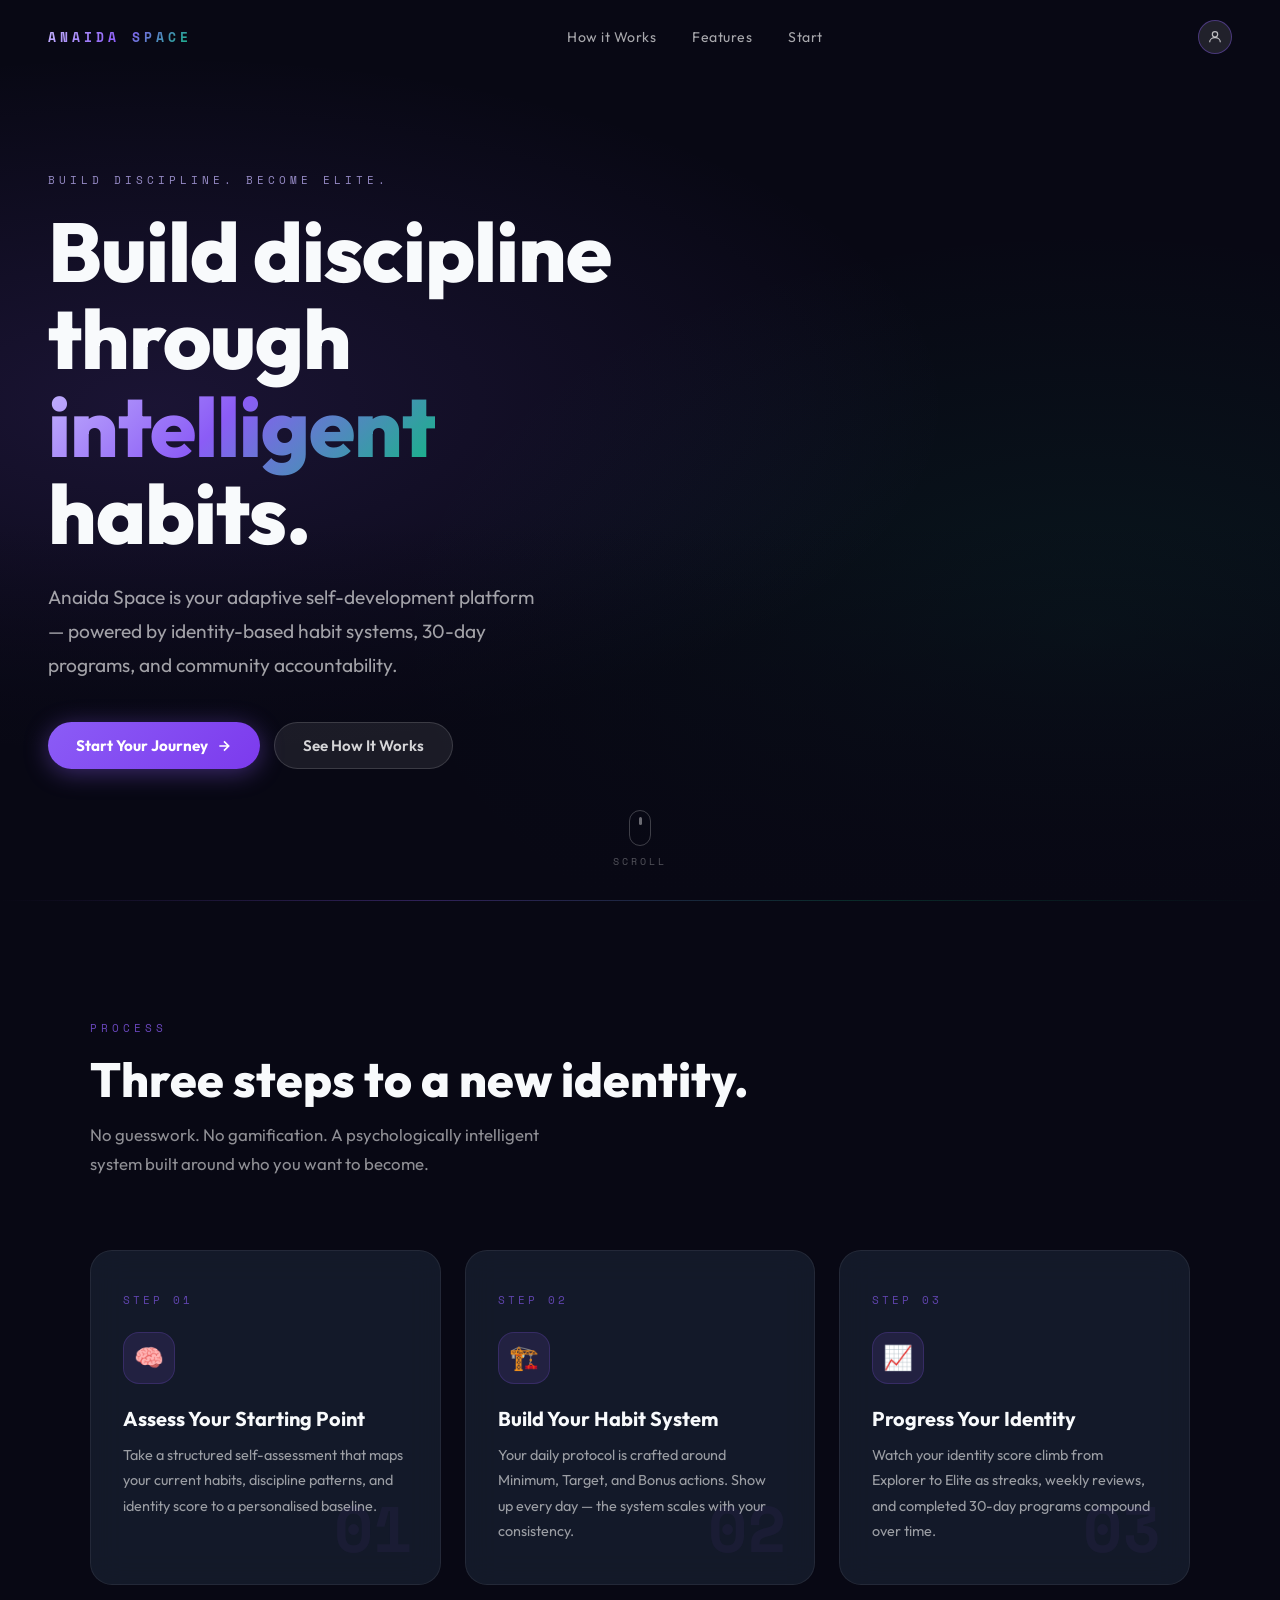
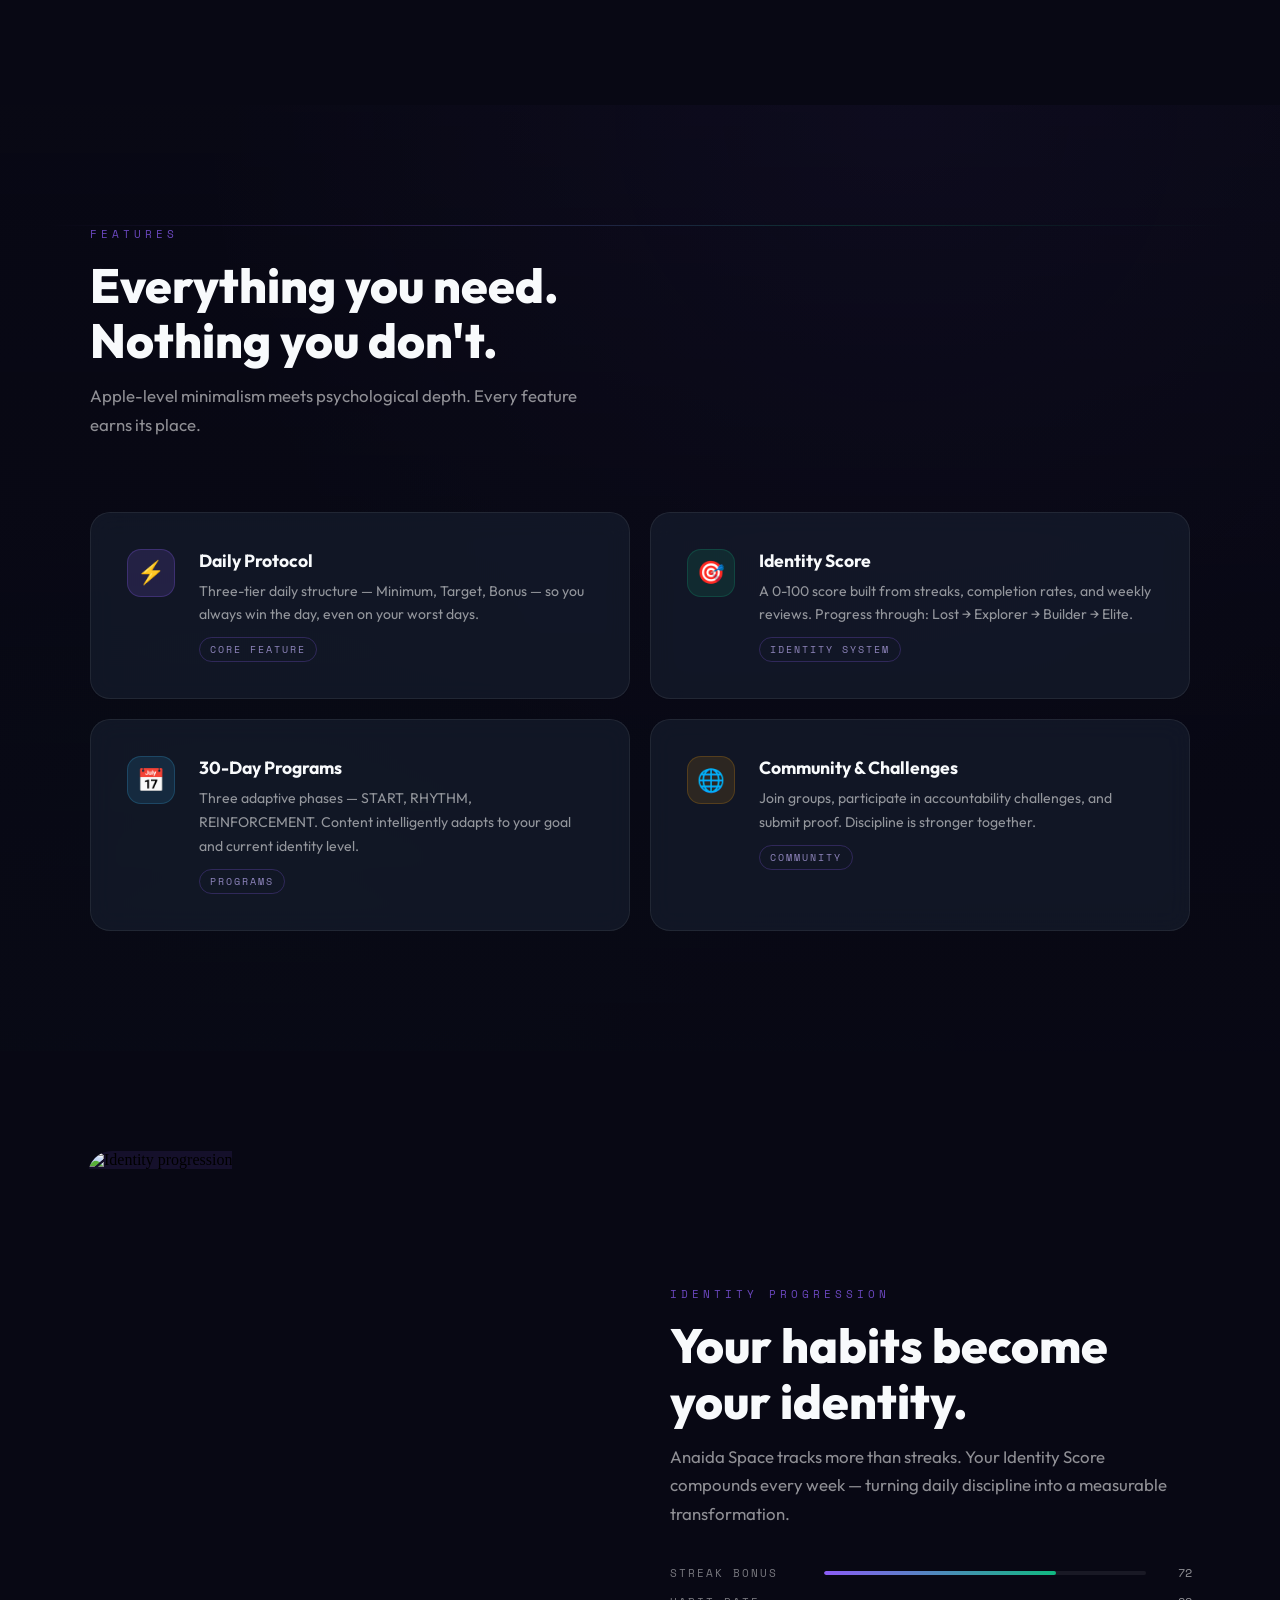
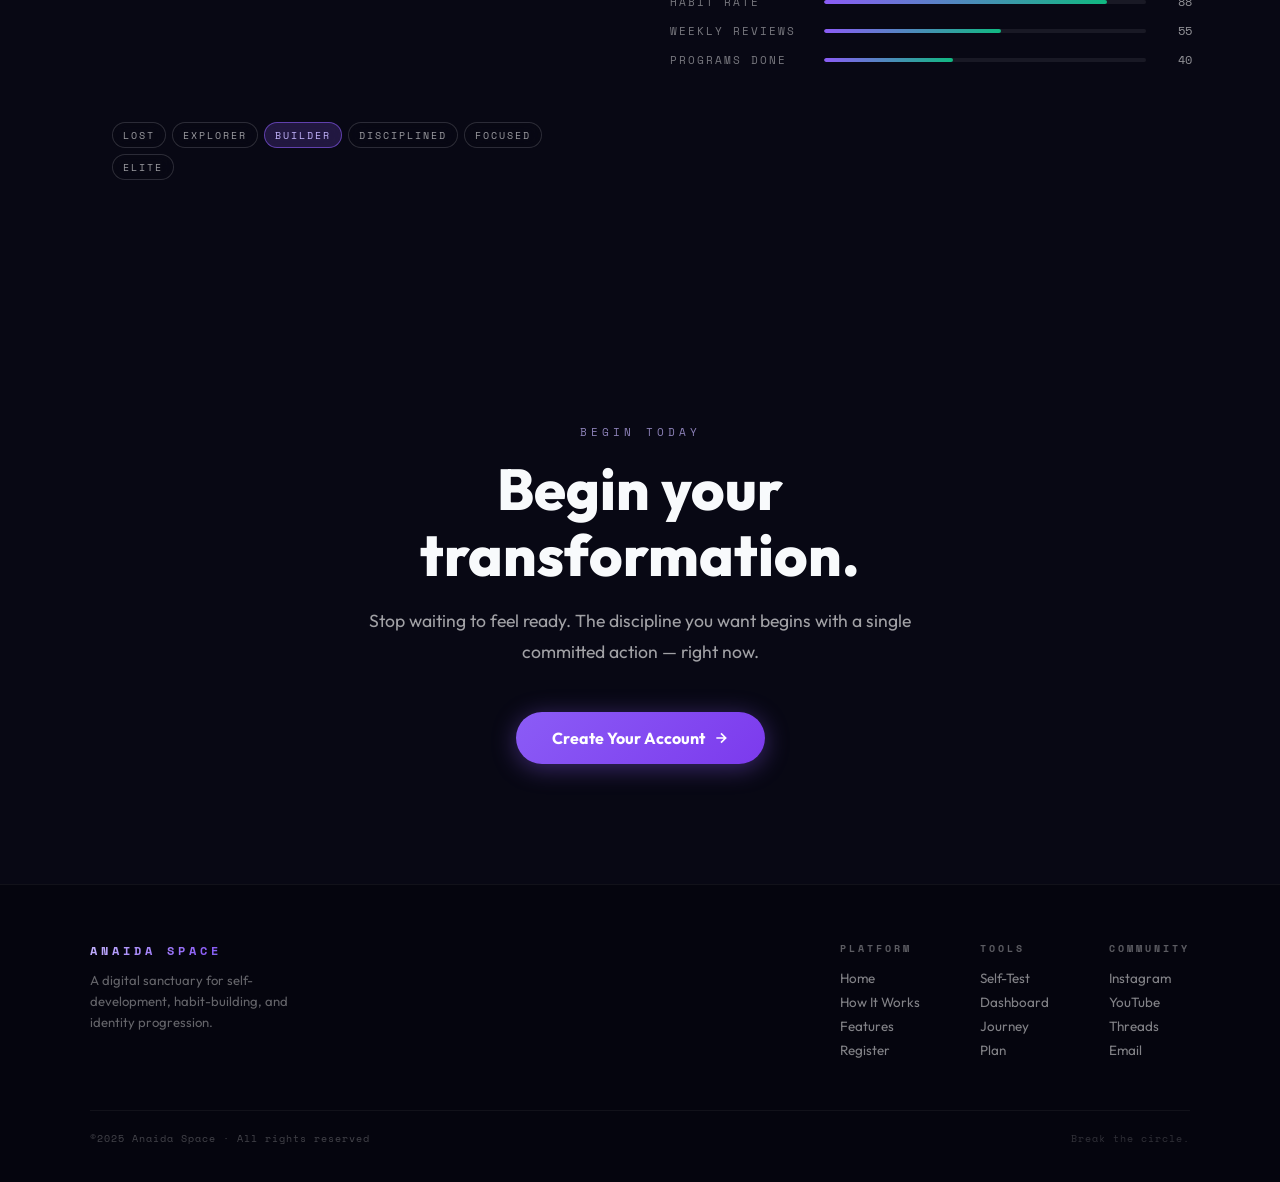
==== commit 1ca9a0ce: "up" ====
--- a/frontend/site/index.html
+++ b/frontend/site/index.html
@@ -96,42 +96,38 @@
       display: flex;
       align-items: center;
       overflow: hidden;
-    }
-    .lp-hero-bg {
-      position: absolute;
-      inset: 0;
-      background-image: url('/img/cosmos_1779123708.jpeg');
-      background-size: cover;
-      background-position: center 30%;
-      transform: scale(1.08);
-      transition: transform 12s ease;
-    }
-    .lp-hero-bg::after {
-      content: '';
-      position: absolute;
-      inset: 0;
-      background: rgba(8,8,20,0.60);
+      background: #080814;
     }
     .lp-hero-gradient {
       position: absolute;
       inset: 0;
       background:
-        radial-gradient(ellipse at 10% 50%, rgba(139,92,246,.18) 0%, transparent 55%),
-        radial-gradient(ellipse at 90% 80%, rgba(16,185,129,.10) 0%, transparent 45%),
-        linear-gradient(to bottom, transparent 60%, rgba(8,8,20,.9) 100%);
+        radial-gradient(ellipse at 12% 45%, rgba(139,92,246,.14) 0%, transparent 50%),
+        radial-gradient(ellipse at 85% 70%, rgba(16,185,129,.08) 0%, transparent 45%);
       z-index: 1;
       pointer-events: none;
     }
-    .lp-hero-person {
-      position: absolute;
-      right: 5%;
+    .lp-hero-photo {
+      position: absolute;
+      right: 0;
       bottom: 0;
-      height: 95%;
-      max-height: 860px;
-      object-fit: contain;
-      object-position: bottom;
+      height: 100%;
+      width: min(52vw, 620px);
+      object-fit: cover;
+      object-position: center 15%;
       z-index: 2;
-      filter: drop-shadow(0 0 60px rgba(139,92,246,.18));
+      -webkit-mask-image: linear-gradient(to bottom, #000 0%, #000 62%, transparent 100%);
+      mask-image: linear-gradient(to bottom, #000 0%, #000 62%, transparent 100%);
+    }
+    .lp-hero-fade {
+      position: absolute;
+      left: 0;
+      right: 0;
+      bottom: 0;
+      height: 42%;
+      background: linear-gradient(to bottom, transparent 0%, rgba(8,8,20,.55) 45%, #080814 100%);
+      z-index: 3;
+      pointer-events: none;
     }
     .lp-hero-content {
       position: relative;
@@ -257,7 +253,12 @@
 
     @media (max-width: 700px) {
       .lp-hero-content { padding: 0 22px; margin-top: 60px; }
-      .lp-hero-person { height: 55%; right: 0; opacity: .5; }
+      .lp-hero-photo {
+        width: 100%;
+        height: 58%;
+        object-position: center 20%;
+        opacity: .45;
+      }
       .lp-hero-title { font-size: clamp(2.5rem, 10vw, 3.8rem); }
     }
 
@@ -384,18 +385,47 @@
     /* ══ FEATURES ══ */
     .lp-features {
       padding: 120px 48px;
-      background:
-        radial-gradient(ellipse at 70% 0%, rgba(139,92,246,.1) 0%, transparent 55%),
-        radial-gradient(ellipse at 20% 100%, rgba(16,185,129,.07) 0%, transparent 50%),
-        #08091a;
+      background: #080814;
       position: relative;
+      overflow: hidden;
     }
     .lp-features::before {
       content: '';
       position: absolute;
+      top: 50%;
+      right: clamp(24px, 8vw, 96px);
+      transform: translateY(-50%);
+      width: 325px;
+      height: 488px;
+      max-width: calc(100% - 48px);
+      background: url('/img/cosmos_840327049.jpeg') no-repeat center;
+      background-size: contain;
+      opacity: 0.25;
+      pointer-events: none;
+      z-index: 0;
+    }
+    .lp-features::after {
+      content: '';
+      position: absolute;
+      inset: 0;
+      background:
+        linear-gradient(to bottom, rgba(8,8,20,.55) 0%, rgba(8,8,20,.82) 100%),
+        radial-gradient(ellipse at 70% 0%, rgba(139,92,246,.1) 0%, transparent 55%),
+        radial-gradient(ellipse at 20% 100%, rgba(16,185,129,.06) 0%, transparent 50%);
+      pointer-events: none;
+      z-index: 1;
+    }
+    .lp-features > div {
+      position: relative;
+      z-index: 2;
+    }
+    .lp-features-divider {
+      position: absolute;
       top: 0; left: 0; right: 0;
       height: 1px;
-      background: linear-gradient(to right, transparent, rgba(16,185,129,.25), rgba(139,92,246,.2), transparent);
+      background: linear-gradient(to right, transparent, rgba(139,92,246,.25), rgba(16,185,129,.2), transparent);
+      z-index: 3;
+      pointer-events: none;
     }
     .lp-features-grid {
       display: grid;
@@ -463,6 +493,12 @@
     @media (max-width: 900px) {
       .lp-features-grid { grid-template-columns: 1fr; }
       .lp-features { padding: 80px 24px; }
+      .lp-features::before {
+        width: 220px;
+        height: 330px;
+        right: 12px;
+        opacity: 0.18;
+      }
     }
 
     /* ══ IDENTITY BANNER ══ */
@@ -565,29 +601,11 @@
 
     /* ══ CTA BAND ══ */
     .lp-cta-band {
-      position: relative;
       padding: 120px 48px;
       text-align: center;
-      overflow: hidden;
-    }
-    .lp-cta-band-bg {
-      position: absolute;
-      inset: 0;
-      background-image: url('/img/cosmos_316863339.jpeg');
-      background-size: cover;
-      background-position: center;
-      filter: brightness(.35) saturate(.7);
-    }
-    .lp-cta-band-overlay {
-      position: absolute;
-      inset: 0;
-      background:
-        radial-gradient(ellipse at 50% 50%, rgba(139,92,246,.18) 0%, transparent 65%),
-        rgba(8,8,20,.5);
+      background: #080814;
     }
     .lp-cta-band-content {
-      position: relative;
-      z-index: 2;
       max-width: 620px;
       margin: 0 auto;
     }
@@ -724,14 +742,14 @@
 
 <!-- ══ HERO SECTION ══ -->
 <section class="lp-hero" id="hero">
-  <div class="lp-hero-bg" id="lpHeroBg"></div>
   <div class="lp-hero-gradient"></div>
   <img
-    src="/img/wmremove-transformed.png"
+    src="/img/cosmos_1882143318.jpeg"
     alt="Anaida Space — Build Your Identity"
-    class="lp-hero-person"
+    class="lp-hero-photo"
     onerror="this.style.display='none'"
   >
+  <div class="lp-hero-fade" aria-hidden="true"></div>
   <div class="lp-hero-content">
     <span class="lp-hero-kicker">Build Discipline. Become Elite.</span>
     <h1 class="lp-hero-title">
@@ -791,6 +809,7 @@
 
 <!-- ══ FEATURES ══ -->
 <section class="lp-features" id="features">
+  <div class="lp-features-divider" aria-hidden="true"></div>
   <div style="max-width:1100px;margin:0 auto;">
     <span class="lp-section-label lp-reveal">Features</span>
     <h2 class="lp-section-title lp-reveal lp-reveal-delay-1">Everything you need.<br>Nothing you don't.</h2>
@@ -836,7 +855,7 @@
 <section style="background:#080814;padding:0 0 0 0;">
   <div class="lp-identity">
     <div class="lp-identity-img lp-reveal">
-      <img src="/img/cosmos_1720778025.jpeg" alt="Identity progression" onerror="this.style.background='rgba(139,92,246,.1)'">
+      <img src="/img/cosmos_1779123708.jpeg" alt="Identity progression" onerror="this.style.background='rgba(139,92,246,.1)'">
       <div class="lp-identity-levels">
         <span class="lp-id-level">Lost</span>
         <span class="lp-id-level">Explorer</span>
@@ -880,8 +899,6 @@
 
 <!-- ══ CTA BAND ══ -->
 <section class="lp-cta-band">
-  <div class="lp-cta-band-bg"></div>
-  <div class="lp-cta-band-overlay"></div>
   <div class="lp-cta-band-content lp-reveal">
     <span class="lp-section-label" style="color:rgba(196,181,253,.7)">Begin Today</span>
     <h2>Begin your transformation.</h2>
@@ -952,12 +969,6 @@
   }, { threshold: 0.12 });
   lpReveals.forEach(el => revealObs.observe(el));
 
-  // Subtle hero parallax
-  const heroBg = document.getElementById('lpHeroBg');
-  window.addEventListener('scroll', () => {
-    const y = window.scrollY;
-    if (heroBg) heroBg.style.transform = `scale(1.08) translateY(${y * 0.18}px)`;
-  }, { passive: true });
 </script>
 
 <script type="module" src="js/app.js"></script>
--- a/frontend/site/css/style.css
+++ b/frontend/site/css/style.css
@@ -258,11 +258,8 @@
   background:rgba(8,12,28,.72);backdrop-filter:blur(2px);
 }
 .quiz-card>*{position:relative;z-index:1;}
-.quiz-title{
-  font-family:'Playfair Display',serif;font-style:italic;
-  font-size:2.2rem;color:var(--white);margin-bottom:22px;
-  text-align:center;
-}
+/* ════════ GOAL TEST TITLE TEXTURE ════════ */
+
 .quiz-intro{
   color:rgba(255,255,255,.7);font-size:.88rem;
   margin-bottom:16px;font-family:'Outfit',sans-serif;
@@ -312,7 +309,7 @@
 }
 
 /* ════════ POMODORO ════════ */
-#features{background:#2d6b5e;}
+#features{background:#080814;}
 .features-page{
   max-width:900px;
   margin:0 auto;
@@ -336,55 +333,299 @@
   grid-template-columns:repeat(auto-fit,minmax(220px,1fr));
   gap:14px;
 }
-.feature-card{
-  text-align:left;
-  background:rgba(255,255,255,.12);
-  border:1px solid rgba(255,255,255,.18);
-  border-radius:14px;
-  padding:18px;
-  cursor:pointer;
-  transition:transform .2s,background .2s,border-color .2s;
-}
-.feature-card:hover{
-  transform:translateY(-2px);
-  background:rgba(139,92,246,.18);
-  border-color:rgba(255,255,255,.32);
-}
-.feature-card-title{
-  display:block;
-  font-family:'Outfit',sans-serif;
-  font-size:1.05rem;
-  font-weight:700;
-  color:var(--white);
-  margin-bottom:6px;
-}
-.feature-card-desc{
-  display:block;
-  font-family:'Outfit',sans-serif;
-  font-size:.86rem;
-  color:rgba(255,255,255,.72);
-  line-height:1.5;
-}
-.feature-card--soon{
-  opacity:.6;
-  cursor:not-allowed;
-}
-.feature-panel{
-  display:none;
-}
-.feature-panel.active{
-  display:flex;
-}
-.feature-back-btn{
-  border:1px solid rgba(255,255,255,.24);
-  border-radius:999px;
-  background:rgba(255,255,255,.08);
-  color:var(--white);
-  padding:8px 14px;
-  font-family:'Outfit',sans-serif;
-  font-size:.85rem;
-  cursor:pointer;
-  margin-bottom:24px;
+/* Контейнер панелі */
+.pomodoro-container {
+  display: flex;
+  flex-direction: column;
+  align-items: center;
+  justify-content: center;
+  padding: 30px;
+  color: #fff;
+  font-family: system-ui, -apple-system, sans-serif;
+}
+
+.pomodoro-state {
+  font-size: 1.8rem;
+  font-weight: 600;
+  margin-bottom: 15px;
+  letter-spacing: 0.5px;
+  transition: color 0.3s;
+}
+
+/* --- ВЕЛИКИЙ ТАЙМЕР --- */
+.timer-wrapper {
+  position: relative;
+  width: 280px;
+  height: 280px;
+  display: flex;
+  align-items: center;
+  justify-content: center;
+  margin-bottom: 30px;
+}
+
+.timer-svg {
+  position: absolute;
+  width: 100%;
+  height: 100%;
+  transform: rotate(-90deg);
+}
+
+.bg-ring {
+  fill: none;
+  stroke: rgba(255, 255, 255, 0.08);
+  stroke-width: 8px;
+}
+
+.progress-ring {
+  fill: none;
+  stroke: rgba(255, 255, 255, 0.92);
+  stroke-width: 8px;
+  stroke-linecap: round;
+  transition: stroke-dashoffset 0.3s linear, stroke 0.3s;
+}
+
+.progress-ring.break-phase {
+  stroke: #10b981;
+}
+
+/* Величезні цифри таймера */
+.timer-digits {
+  font-size: 4.5rem; /* Більший розмір */
+  font-weight: 700;
+  font-variant-numeric: tabular-nums;
+  letter-spacing: -1px;
+  z-index: 2;
+  transition: color 0.3s;
+}
+
+
+/* --- БІЛЬШІ КНОПКИ КЕРУВАННЯ --- */
+.pomodoro-controls {
+  display: flex;
+  gap: 20px;
+  width: 100%;
+  max-width: 320px;
+  margin-bottom: 25px;
+}
+
+.btn-main, .btn-secondary {
+  flex: 1;
+  padding: 16px 24px; /* Збільшений padding */
+  font-size: 1.3rem;   /* Більший шрифт */
+  font-weight: 600;
+  border: none;
+  border-radius: 16px;
+  cursor: pointer;
+  transition: transform 0.1s, background-color 0.2s;
+}
+
+.btn-main {
+  background-color: #fff;
+  color: #111;
+}
+.btn-main:hover { background-color: #e5e7eb; transform: translateY(-2px); }
+
+.btn-secondary {
+  background-color: rgba(255, 255, 255, 0.15);
+  color: #fff;
+}
+.btn-secondary:hover { background-color: rgba(255, 255, 255, 0.25); transform: translateY(-2px); }
+
+
+/* --- БІЛЬШІ КНОПКИ ЗМІНИ ЧАСУ --- */
+.time-settings-buttons {
+  display: flex;
+  gap: 15px;
+  width: 100%;
+  max-width: 320px;
+}
+
+.btn-settings {
+  flex: 1;
+  padding: 12px 16px;
+  font-size: 1rem;
+  font-weight: 500;
+  background-color: transparent;
+  color: rgba(255, 255, 255, 0.6);
+  border: 2px solid rgba(255, 255, 255, 0.15);
+  border-radius: 12px;
+  cursor: pointer;
+  transition: all 0.2s;
+}
+
+.btn-settings:hover {
+  color: #fff;
+  border-color: rgba(255, 255, 255, 0.5);
+  background-color: rgba(255, 255, 255, 0.05);
+}
+
+
+/* --- Pomodoro session (ring + fox in center) --- */
+.pomodoro-session {
+  display: flex;
+  flex-direction: column;
+  align-items: center;
+  gap: 20px;
+  padding: 28px 0 12px;
+}
+.pomodoro-ring-wrap {
+  position: relative;
+  width: min(260px, 72vw);
+  height: min(260px, 72vw);
+}
+.pomodoro-ring-svg {
+  width: 100%;
+  height: 100%;
+  display: block;
+}
+.pomodoro-ring-core {
+  position: absolute;
+  inset: 0;
+  display: flex;
+  flex-direction: column;
+  align-items: center;
+  justify-content: center;
+  gap: 4px;
+  padding: 18%;
+  text-align: center;
+}
+.pomodoro-timer-digits {
+  font-size: clamp(1.6rem, 5vw, 2.4rem);
+  font-weight: 900;
+  font-family: 'Space Mono', monospace;
+  line-height: 1;
+  color: rgba(255,255,255,.92);
+}
+.pomodoro-phase-label {
+  font-size: .75rem;
+  color: var(--muted);
+  letter-spacing: .08em;
+  text-transform: uppercase;
+}
+.pomodoro-actions,
+.pomodoro-settings-row {
+  display: flex;
+  gap: 10px;
+  justify-content: center;
+  flex-wrap: wrap;
+}
+.pomodoro-settings-row {
+  border-top: 1px solid rgba(255,255,255,.06);
+  padding-top: 16px;
+  width: 100%;
+  max-width: 360px;
+}
+
+/* Animated fox companion */
+.pom-fox {
+  position: relative;
+  width: 52px;
+  height: 44px;
+  margin-bottom: 2px;
+  flex-shrink: 0;
+}
+.pom-fox-ear {
+  position: absolute;
+  top: 0;
+  width: 14px;
+  height: 18px;
+  background: #c2410c;
+  border-radius: 50% 50% 10% 10%;
+}
+.pom-fox-ear-l { left: 2px; transform: rotate(-12deg); }
+.pom-fox-ear-r { right: 2px; transform: rotate(12deg); }
+.pom-fox-face {
+  position: absolute;
+  left: 50%;
+  top: 10px;
+  transform: translateX(-50%);
+  width: 44px;
+  height: 32px;
+  background: linear-gradient(160deg, #ea580c, #c2410c);
+  border-radius: 50% 50% 42% 42%;
+}
+.pom-fox-eye {
+  position: absolute;
+  top: 10px;
+  width: 5px;
+  height: 5px;
+  background: #1e1b4b;
+  border-radius: 50%;
+  transition: height .25s, border-radius .25s, top .25s;
+}
+.pom-fox-eye-l { left: 10px; }
+.pom-fox-eye-r { right: 10px; }
+.pom-fox-snout {
+  position: absolute;
+  bottom: 4px;
+  left: 50%;
+  transform: translateX(-50%);
+  width: 14px;
+  height: 10px;
+  background: #fff7ed;
+  border-radius: 40% 40% 50% 50%;
+}
+.pom-fox-tail {
+  position: absolute;
+  right: -4px;
+  bottom: 6px;
+  width: 16px;
+  height: 22px;
+  background: #ea580c;
+  border-radius: 50% 50% 20% 20%;
+  transform-origin: bottom left;
+}
+.pom-fox-zzz {
+  position: absolute;
+  top: -6px;
+  right: -2px;
+  font-size: .65rem;
+  font-weight: 700;
+  color: #10b981;
+  opacity: 0;
+  font-family: 'Outfit', sans-serif;
+}
+
+.pom-fox.breathing {
+  animation: foxBreathe 2.4s ease-in-out infinite;
+}
+.pom-fox.focusing {
+  animation: foxFocus 1.1s ease-in-out infinite;
+}
+.pom-fox.focusing .pom-fox-tail {
+  animation: foxTailWag .55s ease-in-out infinite alternate;
+}
+.pom-fox.breaking {
+  animation: foxRest 2.2s ease-in-out infinite;
+}
+.pom-fox.breaking .pom-fox-eye {
+  height: 2px;
+  top: 12px;
+  border-radius: 2px;
+}
+.pom-fox.breaking .pom-fox-zzz {
+  animation: foxZzz 2s ease-in-out infinite;
+}
+
+@keyframes foxBreathe {
+  0%, 100% { transform: scale(1) translateY(0); }
+  50% { transform: scale(1.04) translateY(-2px); }
+}
+@keyframes foxFocus {
+  0%, 100% { transform: translateY(0); }
+  50% { transform: translateY(-5px); }
+}
+@keyframes foxTailWag {
+  from { transform: rotate(18deg); }
+  to { transform: rotate(-14deg); }
+}
+@keyframes foxRest {
+  0%, 100% { transform: rotate(0deg) scale(1); }
+  50% { transform: rotate(-4deg) scale(.96); }
+}
+@keyframes foxZzz {
+  0%, 100% { opacity: 0; transform: translateY(4px); }
+  40%, 60% { opacity: 1; transform: translateY(-6px); }
 }
 .pomodoro-page{
   display:flex;flex-direction:column;
@@ -2024,4 +2265,74 @@
 .auth-submit:hover {
   transform: translateY(-2px);
   box-shadow: 0 8px 32px rgba(139,92,246,.5);
+}
+/* ════════ GOAL TEST TITLE TEXTURE ════════ */
+
+.quiz-title{
+  position: relative !important;
+  display: block;
+  margin-bottom: 34px !important;
+  font-family: 'Playfair Display', serif !important;
+  font-size: clamp(2.4rem, 6vw, 4.8rem) !important;
+  font-weight: 700 !important;
+  font-style: italic !important;
+  letter-spacing: 1px;
+  text-align: center !important;
+
+  color: transparent !important;
+  background: linear-gradient(135deg, #ffffff 0%, #c4b5fd 35%, #8b5cf6 65%, #38bdf8 100%) !important;
+  -webkit-background-clip: text !important;
+  background-clip: text !important;
+  -webkit-text-fill-color: transparent !important;
+
+  text-shadow:
+    0 0 18px rgba(139, 92, 246, .45),
+    0 0 36px rgba(56, 189, 248, .25);
+
+  filter: drop-shadow(0 8px 18px rgba(0,0,0,.55));
+}
+
+.quiz-title::after{
+  content: '';
+  position: absolute;
+  left: 50%;
+  bottom: -12px;
+  width: 120px;
+  height: 2px;
+  transform: translateX(-50%);
+  background: linear-gradient(90deg, transparent, #8b5cf6, #38bdf8, transparent);
+  box-shadow: 0 0 18px rgba(139,92,246,.7);
+}
+.mood-section{
+    margin-top:20px;
+    text-align:center;
+}
+
+.mood-title{
+    color:#fff;
+    margin-bottom:12px;
+}
+
+.mood-picker{
+    display:flex;
+    justify-content:center;
+    gap:12px;
+    margin-bottom:10px;
+}
+
+.mood-btn{
+    font-size:2rem;
+    background:none;
+    border:none;
+    cursor:pointer;
+    transition:.2s;
+}
+
+.mood-btn:hover{
+    transform:scale(1.2);
+}
+
+.mood-btn.active{
+    transform:scale(1.3);
+    filter:drop-shadow(0 0 8px #8b5cf6);
 }
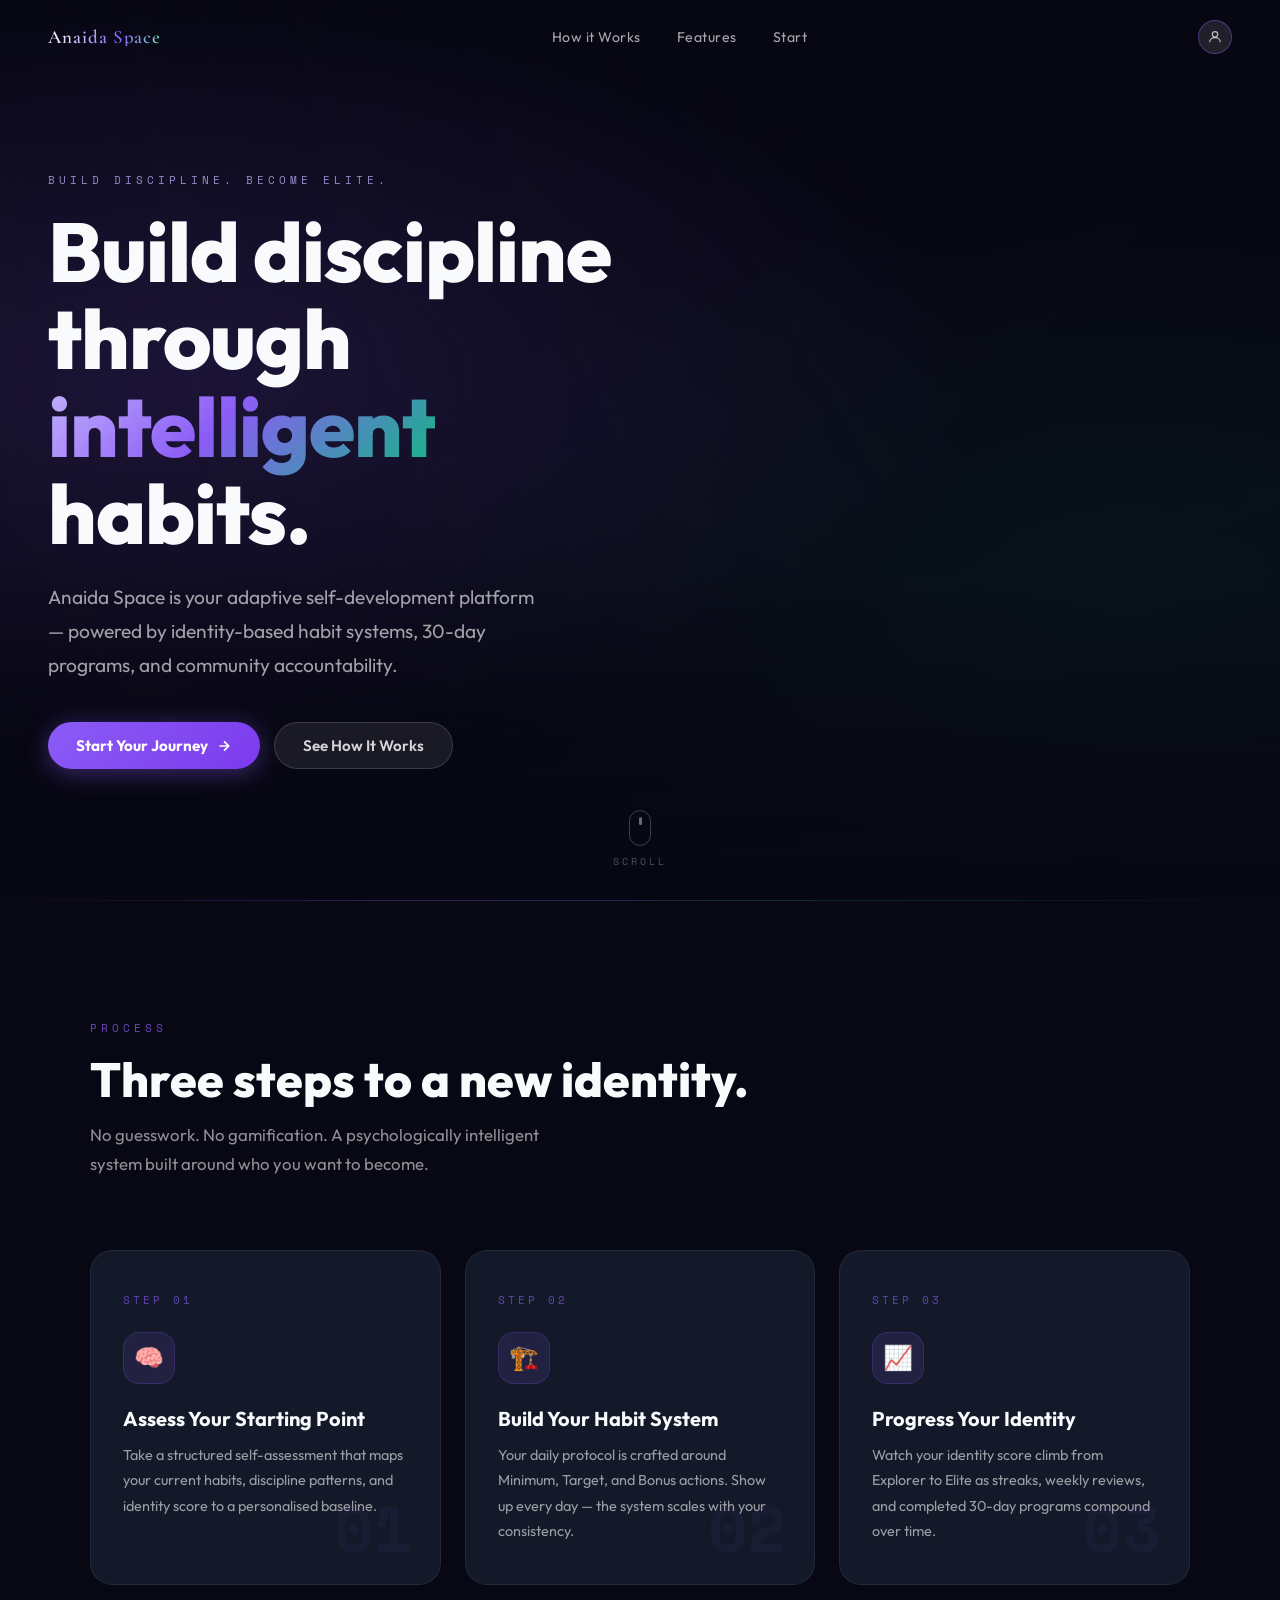
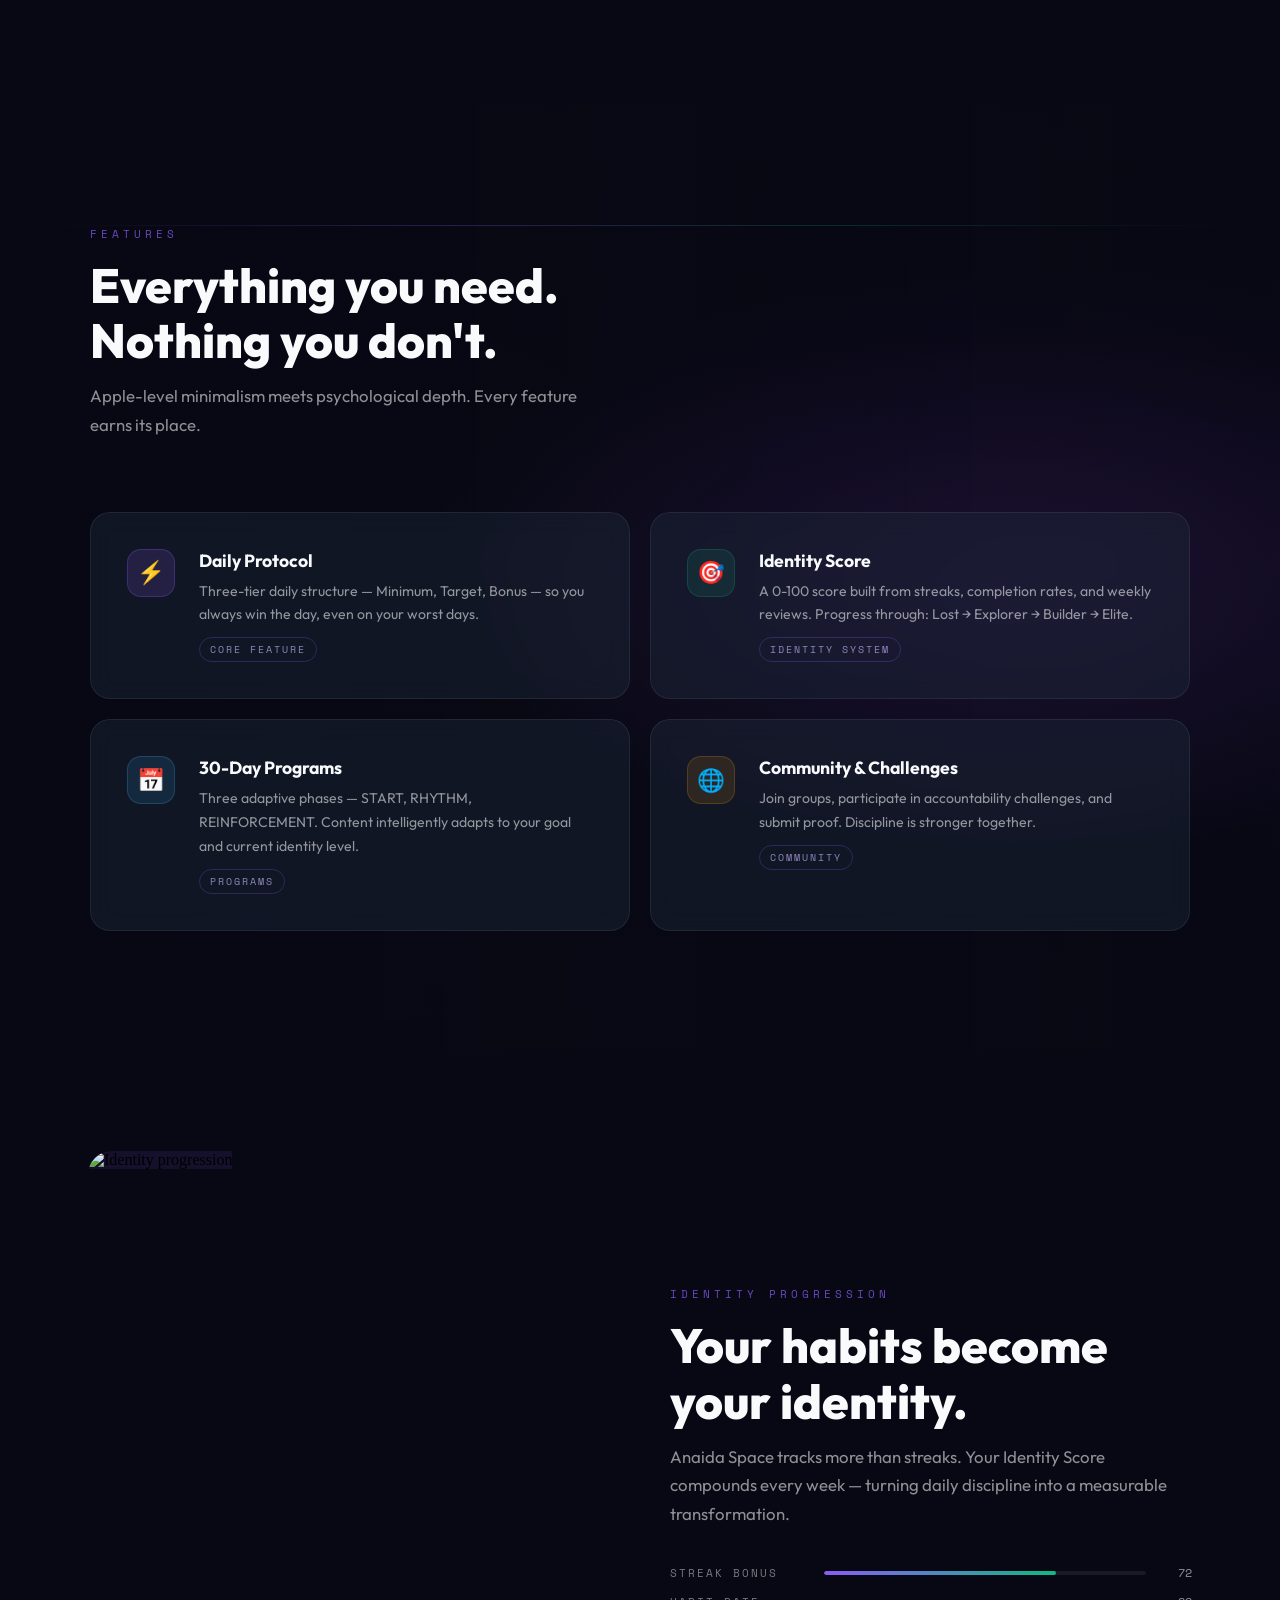
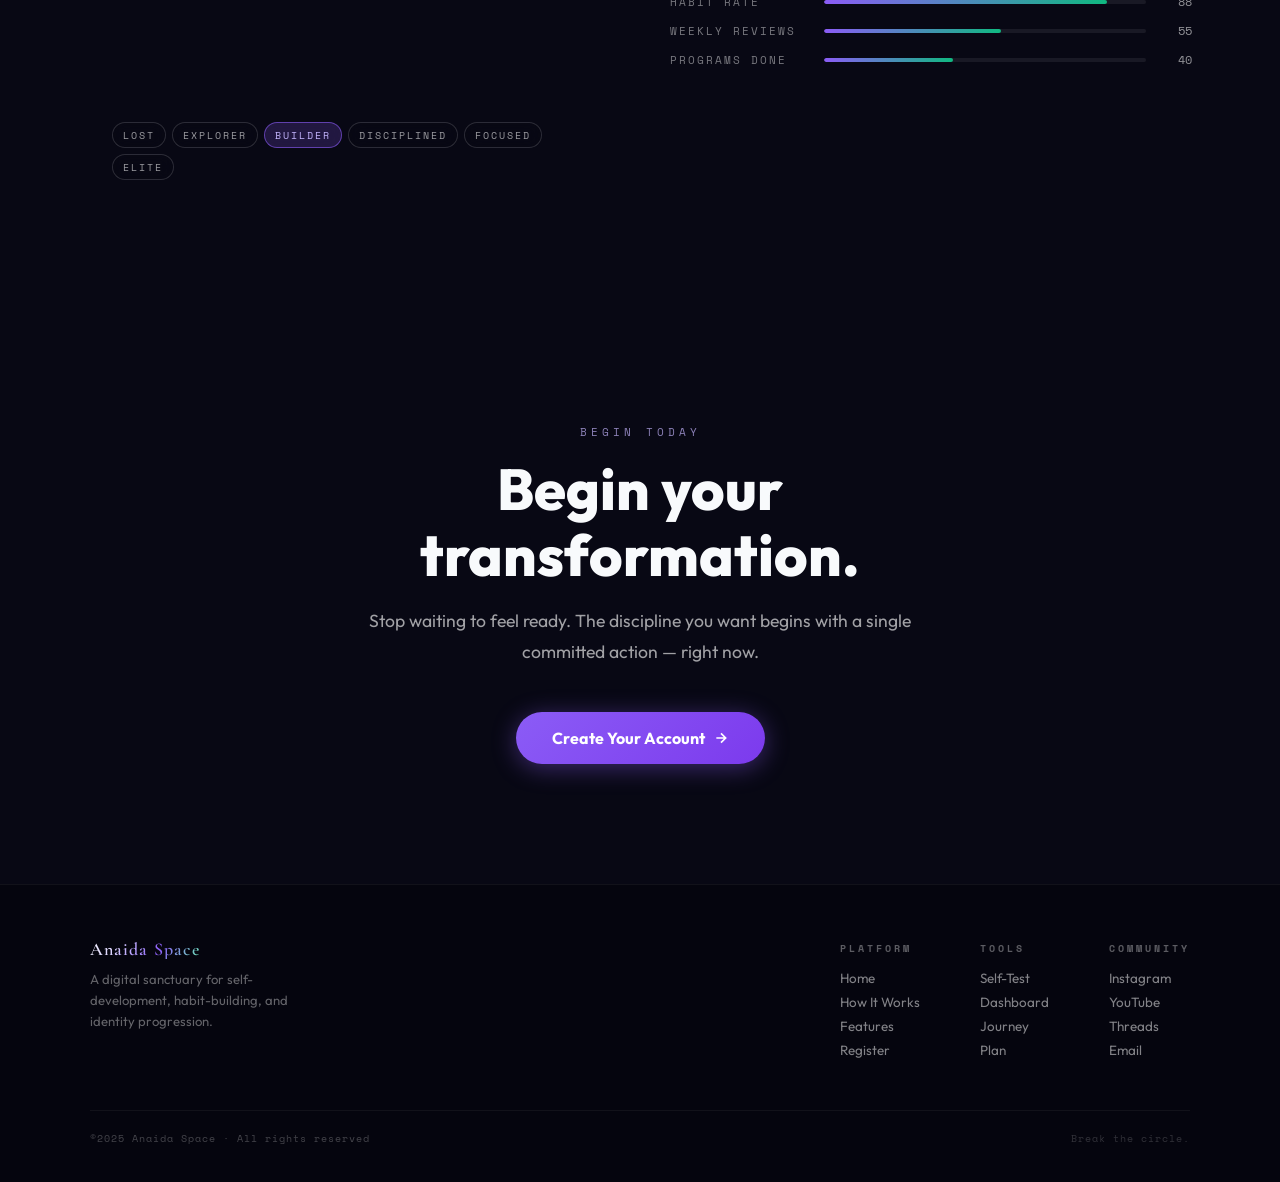
==== commit 882e8725: "up" ====
--- a/frontend/site/index.html
+++ b/frontend/site/index.html
@@ -36,18 +36,7 @@
       border-bottom: 1px solid rgba(255,255,255,.06);
       padding: 14px 48px;
     }
-    .lp-nav-brand {
-      font-family: 'Space Mono', monospace;
-      font-size: .8rem;
-      font-weight: 700;
-      letter-spacing: 4px;
-      text-transform: uppercase;
-      background: linear-gradient(135deg, #c4b5fd, #8b5cf6, #10b981);
-      -webkit-background-clip: text;
-      -webkit-text-fill-color: transparent;
-      background-clip: text;
-      text-decoration: none;
-    }
+    .lp-nav-brand { flex-shrink: 0; }
     .lp-nav-links {
       display: flex;
       align-items: center;
@@ -98,35 +87,40 @@
       overflow: hidden;
       background: #080814;
     }
-    .lp-hero-gradient {
+    .lp-hero-bg {
+      position: absolute;
+      inset: -8% 0;
+      background-image: url('/img/cosmos_1882143318.jpeg');
+      background-size: cover;
+      background-position: center 22%;
+      will-change: transform;
+      z-index: 0;
+    }
+    .lp-hero-bg::after {
+      content: '';
       position: absolute;
       inset: 0;
       background:
-        radial-gradient(ellipse at 12% 45%, rgba(139,92,246,.14) 0%, transparent 50%),
-        radial-gradient(ellipse at 85% 70%, rgba(16,185,129,.08) 0%, transparent 45%);
+        linear-gradient(to right, rgba(8,8,20,.88) 0%, rgba(8,8,20,.42) 42%, rgba(8,8,20,.18) 68%, rgba(8,8,20,.35) 100%),
+        linear-gradient(to bottom, transparent 0%, rgba(8,8,20,.25) 55%, #080814 100%);
+    }
+    .lp-hero-gradient {
+      position: absolute;
+      inset: 0;
+      background:
+        radial-gradient(ellipse at 14% 42%, rgba(139,92,246,.16) 0%, transparent 52%),
+        radial-gradient(ellipse at 88% 65%, rgba(16,185,129,.07) 0%, transparent 48%);
       z-index: 1;
       pointer-events: none;
-    }
-    .lp-hero-photo {
-      position: absolute;
-      right: 0;
-      bottom: 0;
-      height: 100%;
-      width: min(52vw, 620px);
-      object-fit: cover;
-      object-position: center 15%;
-      z-index: 2;
-      -webkit-mask-image: linear-gradient(to bottom, #000 0%, #000 62%, transparent 100%);
-      mask-image: linear-gradient(to bottom, #000 0%, #000 62%, transparent 100%);
     }
     .lp-hero-fade {
       position: absolute;
       left: 0;
       right: 0;
       bottom: 0;
-      height: 42%;
-      background: linear-gradient(to bottom, transparent 0%, rgba(8,8,20,.55) 45%, #080814 100%);
-      z-index: 3;
+      height: 38%;
+      background: linear-gradient(to bottom, transparent 0%, rgba(8,8,20,.4) 50%, #080814 100%);
+      z-index: 2;
       pointer-events: none;
     }
     .lp-hero-content {
@@ -253,11 +247,11 @@
 
     @media (max-width: 700px) {
       .lp-hero-content { padding: 0 22px; margin-top: 60px; }
-      .lp-hero-photo {
-        width: 100%;
-        height: 58%;
-        object-position: center 20%;
-        opacity: .45;
+      .lp-hero-bg { background-position: center 18%; }
+      .lp-hero-bg::after {
+        background:
+          linear-gradient(to bottom, rgba(8,8,20,.82) 0%, rgba(8,8,20,.55) 38%, rgba(8,8,20,.28) 62%, rgba(8,8,20,.5) 100%),
+          linear-gradient(to bottom, transparent 0%, rgba(8,8,20,.2) 50%, #080814 100%);
       }
       .lp-hero-title { font-size: clamp(2.5rem, 10vw, 3.8rem); }
     }
@@ -393,14 +387,15 @@
       content: '';
       position: absolute;
       top: 50%;
-      right: clamp(24px, 8vw, 96px);
+      right: clamp(16px, 5vw, 72px);
       transform: translateY(-50%);
-      width: 325px;
-      height: 488px;
-      max-width: calc(100% - 48px);
-      background: url('/img/cosmos_840327049.jpeg') no-repeat center;
+      width: min(480px, 42vw);
+      height: min(720px, 63vw);
+      aspect-ratio: 325 / 488;
+      max-width: calc(100% - 32px);
+      background: url('/img/cosmos_840327049.png') no-repeat center;
       background-size: contain;
-      opacity: 0.25;
+      opacity: 0.38;
       pointer-events: none;
       z-index: 0;
     }
@@ -409,9 +404,11 @@
       position: absolute;
       inset: 0;
       background:
-        linear-gradient(to bottom, rgba(8,8,20,.55) 0%, rgba(8,8,20,.82) 100%),
-        radial-gradient(ellipse at 70% 0%, rgba(139,92,246,.1) 0%, transparent 55%),
-        radial-gradient(ellipse at 20% 100%, rgba(16,185,129,.06) 0%, transparent 50%);
+        radial-gradient(ellipse at 82% 48%, rgba(88,28,135,.12) 0%, transparent 42%),
+        radial-gradient(ellipse at 78% 52%, rgba(139,92,246,.08) 0%, transparent 38%),
+        linear-gradient(to right, #080814 0%, rgba(8,8,20,.92) 48%, rgba(8,8,20,.72) 100%),
+        linear-gradient(to bottom, rgba(8,8,20,.35) 0%, rgba(8,8,20,.78) 100%),
+        radial-gradient(ellipse at 18% 100%, rgba(16,185,129,.05) 0%, transparent 50%);
       pointer-events: none;
       z-index: 1;
     }
@@ -494,10 +491,10 @@
       .lp-features-grid { grid-template-columns: 1fr; }
       .lp-features { padding: 80px 24px; }
       .lp-features::before {
-        width: 220px;
-        height: 330px;
-        right: 12px;
-        opacity: 0.18;
+        width: min(320px, 78vw);
+        height: min(480px, 117vw);
+        right: 8px;
+        opacity: 0.32;
       }
     }
 
@@ -645,18 +642,7 @@
       flex-wrap: wrap;
       margin-bottom: 44px;
     }
-    .lp-footer-brand {
-      font-family: 'Space Mono', monospace;
-      font-size: .78rem;
-      font-weight: 700;
-      letter-spacing: 4px;
-      text-transform: uppercase;
-      background: linear-gradient(135deg, #c4b5fd, #8b5cf6, #10b981);
-      -webkit-background-clip: text;
-      -webkit-text-fill-color: transparent;
-      background-clip: text;
-      margin-bottom: 10px;
-    }
+    .lp-footer-brand { margin-bottom: 10px; }
     .lp-footer-tagline {
       font-family: 'Outfit', sans-serif;
       font-size: .82rem;
@@ -727,7 +713,7 @@
 
 <!-- ══ NAV ══ -->
 <nav class="lp-nav" id="lpNav">
-  <a class="lp-nav-brand" href="index.html">ANAIDA SPACE</a>
+  <a class="brand-wordmark brand-wordmark--nav lp-nav-brand" href="index.html">Anaida Space</a>
   <ul class="lp-nav-links">
     <li><a href="#how-it-works">How it Works</a></li>
     <li><a href="#features">Features</a></li>
@@ -742,13 +728,8 @@
 
 <!-- ══ HERO SECTION ══ -->
 <section class="lp-hero" id="hero">
+  <div class="lp-hero-bg" id="lpHeroBg" aria-hidden="true"></div>
   <div class="lp-hero-gradient"></div>
-  <img
-    src="/img/cosmos_1882143318.jpeg"
-    alt="Anaida Space — Build Your Identity"
-    class="lp-hero-photo"
-    onerror="this.style.display='none'"
-  >
   <div class="lp-hero-fade" aria-hidden="true"></div>
   <div class="lp-hero-content">
     <span class="lp-hero-kicker">Build Discipline. Become Elite.</span>
@@ -914,7 +895,7 @@
 <footer class="lp-footer">
   <div class="lp-footer-inner">
     <div>
-      <div class="lp-footer-brand">ANAIDA SPACE</div>
+      <div class="brand-wordmark brand-wordmark--footer lp-footer-brand">Anaida Space</div>
       <p class="lp-footer-tagline">A digital sanctuary for self-development, habit-building, and identity progression.</p>
     </div>
     <div class="lp-footer-links">
@@ -969,6 +950,12 @@
   }, { threshold: 0.12 });
   lpReveals.forEach(el => revealObs.observe(el));
 
+  // Hero background parallax (visual only)
+  const heroBg = document.getElementById('lpHeroBg');
+  window.addEventListener('scroll', () => {
+    if (!heroBg) return;
+    heroBg.style.transform = `translate3d(0, ${window.scrollY * 0.32}px, 0) scale(1.06)`;
+  }, { passive: true });
 </script>
 
 <script type="module" src="js/app.js"></script>
--- a/frontend/site/css/style.css
+++ b/frontend/site/css/style.css
@@ -1,4 +1,4 @@
-@import url('https://fonts.googleapis.com/css2?family=Outfit:wght@300;400;500;600;700;800;900&family=Dancing+Script:wght@700&family=Space+Mono:wght@400;700&family=Bebas+Neue&family=Playfair+Display:ital,wght@0,700;1,400;1,700&display=swap');
+@import url('https://fonts.googleapis.com/css2?family=Cormorant+Garamond:ital,wght@0,500;0,600;0,700;1,500&family=Outfit:wght@300;400;500;600;700;800;900&family=Dancing+Script:wght@700&family=Space+Mono:wght@400;700&family=Bebas+Neue&family=Playfair+Display:ital,wght@0,700;1,400;1,700&display=swap');
 
 *,*::before,*::after{box-sizing:border-box;margin:0;padding:0;}
 html,body{height:100%}
@@ -10,6 +10,26 @@
   --glass:rgba(30,41,59,.65);--gb:rgba(255,255,255,.10);
   --shadow:0 8px 32px rgba(0,0,0,.4);
 }
+
+/* ── Brand wordmark: Anaida Space (use on every page) ── */
+.brand-wordmark{
+  display:inline-block;
+  font-family:'Cormorant Garamond',Georgia,'Times New Roman',serif;
+  font-weight:600;
+  font-size:1.28rem;
+  letter-spacing:.04em;
+  line-height:1;
+  text-decoration:none;
+  white-space:nowrap;
+  color:transparent;
+  background:linear-gradient(118deg,#f5f3ff 0%,#ddd6fe 22%,#a78bfa 48%,#8b5cf6 62%,#6ee7b7 100%);
+  -webkit-background-clip:text;
+  background-clip:text;
+  -webkit-text-fill-color:transparent;
+}
+.brand-wordmark--nav{font-size:1.18rem;letter-spacing:.05em;}
+.brand-wordmark--compact{font-size:1.02rem;letter-spacing:.045em;}
+.brand-wordmark--footer{font-size:1.12rem;letter-spacing:.06em;}
 
 /* ── NAV ── */
 .topnav{
@@ -71,9 +91,8 @@
 }
 .hero-logo{
   position:absolute;top:80px;left:40px;z-index:3;
-  font-family:'Dancing Script',cursive;font-size:2rem;
-  line-height:1.15;color:var(--white);
-}
+}
+.hero-logo.brand-wordmark{font-size:1.5rem;}
 .cta-btn{
   position:absolute;bottom:10%;z-index:3;
   background:rgba(140,210,255,.82);
@@ -120,10 +139,8 @@
   min-height:55vh;display:flex;align-items:center;
   padding:60px 40px;overflow:hidden;
 }
-.butterfly-logo{
-  font-family:'Dancing Script',cursive;font-size:2rem;
-  color:var(--white);line-height:1.15;z-index:2;
-}
+.butterfly-logo{z-index:2;}
+.butterfly-logo.brand-wordmark{font-size:1.5rem;}
 .butterfly-img{
   position:absolute;right:0;bottom:0;
   height:92%;object-fit:contain;opacity:.85;z-index:1;
@@ -149,11 +166,6 @@
 }
 
 .butterfly-logo {
-  /* Змінено на Roboto Mono */
-  font-family: 'Roboto Mono', monospace;
-  font-size: 2rem;
-  color: var(--white);
-  line-height: 1.15;
   z-index: 2;
   font-weight: 400; /* Стандартна вага для Mono-шрифтів */
 }
@@ -2335,4 +2347,288 @@
 .mood-btn.active{
     transform:scale(1.3);
     filter:drop-shadow(0 0 8px #8b5cf6);
+}
+
+/* ════════ DASHBOARD ARTICLE TAB ════════ */
+.article-shell{
+  display:grid;
+  gap:24px;
+}
+
+.article-hero{
+  position:relative;
+  overflow:hidden;
+  border-radius:var(--radius-card, 20px);
+  padding:clamp(36px, 5vw, 56px);
+  min-height:320px;
+  display:flex;
+  align-items:flex-end;
+  border:1px solid rgba(255,255,255,.08);
+  background:
+    radial-gradient(ellipse at 12% 40%, rgba(139,92,246,.22), transparent 52%),
+    radial-gradient(ellipse at 88% 18%, rgba(16,185,129,.14), transparent 48%),
+    rgba(30,41,59,.55);
+  backdrop-filter:blur(20px);
+  box-shadow:var(--shadow);
+}
+.article-hero-visual{
+  position:absolute;
+  top:0;right:0;
+  width:min(42%, 380px);
+  height:100%;
+  opacity:.22;
+  pointer-events:none;
+  mask-image:linear-gradient(90deg, transparent 0%, #000 38%);
+  -webkit-mask-image:linear-gradient(90deg, transparent 0%, #000 38%);
+}
+.article-hero-visual img{
+  width:100%;
+  height:100%;
+  object-fit:cover;
+  display:block;
+}
+.article-hero-content{
+  position:relative;
+  z-index:1;
+  max-width:680px;
+}
+.article-kicker{
+  display:inline-block;
+  font-family:'Space Mono',monospace;
+  font-size:.68rem;
+  letter-spacing:3px;
+  text-transform:uppercase;
+  color:rgba(196,181,253,.78);
+  margin-bottom:18px;
+}
+.article-title{
+  font-family:'Playfair Display',serif;
+  font-size:clamp(2rem, 5vw, 3.4rem);
+  line-height:1.08;
+  letter-spacing:-.5px;
+  font-weight:700;
+  color:var(--white);
+  margin-bottom:16px;
+}
+.article-title em{
+  font-style:italic;
+  background:linear-gradient(135deg, #c4b5fd, #8b5cf6 55%, #10b981);
+  -webkit-background-clip:text;
+  -webkit-text-fill-color:transparent;
+  background-clip:text;
+}
+.article-lead{
+  max-width:580px;
+  font-size:1rem;
+  line-height:1.75;
+  color:rgba(255,255,255,.62);
+}
+.article-meta{
+  display:flex;
+  gap:10px;
+  flex-wrap:wrap;
+  margin-top:22px;
+}
+.article-chip{
+  border:1px solid rgba(255,255,255,.10);
+  background:rgba(255,255,255,.05);
+  color:rgba(255,255,255,.58);
+  border-radius:999px;
+  padding:6px 14px;
+  font-size:.7rem;
+  font-family:'Space Mono',monospace;
+  letter-spacing:1.2px;
+  text-transform:uppercase;
+}
+
+.article-layout{
+  display:grid;
+  grid-template-columns:minmax(0, 1.5fr) minmax(260px, .72fr);
+  gap:24px;
+  align-items:start;
+}
+
+.article-copy{
+  font-size:.94rem;
+  line-height:1.82;
+  color:rgba(255,255,255,.64);
+}
+.article-copy h2{
+  font-family:'Outfit',sans-serif;
+  color:var(--white);
+  font-size:1.35rem;
+  font-weight:700;
+  line-height:1.3;
+  margin:0 0 16px;
+}
+.article-section{
+  position:relative;
+  padding-left:48px;
+  margin-top:36px;
+}
+.article-section:first-of-type{margin-top:0;}
+.article-section-num{
+  position:absolute;
+  top:2px;left:0;
+  font-family:'Space Mono',monospace;
+  font-size:1.6rem;
+  font-weight:700;
+  color:rgba(139,92,246,.18);
+  line-height:1;
+}
+.article-section h3{
+  color:rgba(255,255,255,.94);
+  font-size:1.05rem;
+  font-weight:600;
+  margin:0 0 10px;
+}
+.article-section p + p{margin-top:14px;}
+
+.article-quote{
+  margin:28px 0;
+  padding:26px 28px;
+  border-radius:0 16px 16px 0;
+  border-left:3px solid var(--violet);
+  background:rgba(139,92,246,.06);
+  font-family:'Playfair Display',serif;
+  font-size:1.12rem;
+  font-style:italic;
+  color:rgba(255,255,255,.82);
+  line-height:1.65;
+}
+
+.article-figure{
+  margin:28px 0;
+  border-radius:16px;
+  overflow:hidden;
+  border:1px solid rgba(255,255,255,.08);
+  background:rgba(0,0,0,.35);
+}
+.article-figure img{
+  width:100%;
+  height:200px;
+  object-fit:cover;
+  object-position:center 35%;
+  display:block;
+  filter:saturate(.85) brightness(.88);
+}
+.article-figure figcaption{
+  padding:12px 16px;
+  font-size:.78rem;
+  color:var(--muted);
+  font-family:'Space Mono',monospace;
+  letter-spacing:.5px;
+  border-top:1px solid rgba(255,255,255,.06);
+}
+
+.article-compare-grid{
+  display:grid;
+  grid-template-columns:repeat(3, minmax(0, 1fr));
+  gap:14px;
+  margin:28px 0;
+}
+.article-compare-card{
+  padding:20px 18px;
+  border-radius:16px;
+  background:rgba(255,255,255,.03);
+  border:1px solid rgba(255,255,255,.07);
+  transition:border-color .3s, background .3s;
+}
+.article-compare-card:hover{
+  transform:translateY(-2px);
+}
+.article-compare-card--motivation{border-color:rgba(245,158,11,.18);}
+.article-compare-card--motivation:hover{background:rgba(245,158,11,.05);border-color:rgba(245,158,11,.32);}
+.article-compare-card--discipline{border-color:rgba(139,92,246,.22);}
+.article-compare-card--discipline:hover{background:rgba(139,92,246,.06);border-color:rgba(139,92,246,.38);}
+.article-compare-card--obsession{border-color:rgba(148,163,184,.18);}
+.article-compare-card--obsession:hover{background:rgba(148,163,184,.05);border-color:rgba(148,163,184,.28);}
+.article-compare-card strong{
+  display:block;
+  margin-bottom:8px;
+  color:var(--white);
+  font-size:.92rem;
+  font-weight:600;
+}
+.article-compare-card span{
+  display:block;
+  color:rgba(255,255,255,.52);
+  font-size:.8rem;
+  line-height:1.55;
+}
+
+.article-side-card{
+  position:sticky;
+  top:88px;
+  overflow:hidden;
+  padding:0;
+}
+.article-side-visual{
+  position:relative;
+  height:180px;
+  background:#05050e;
+  display:flex;
+  align-items:center;
+  justify-content:flex-end;
+  overflow:hidden;
+}
+.article-side-visual img{
+  width:78%;
+  height:auto;
+  object-fit:contain;
+  opacity:.92;
+  filter:drop-shadow(0 8px 24px rgba(139,92,246,.25));
+}
+.article-side-body{padding:24px 28px 28px;}
+.article-side-body .card-title{margin-bottom:4px;}
+
+.article-side-list{
+  display:flex;
+  flex-direction:column;
+  gap:10px;
+  margin-top:16px;
+}
+.article-side-item{
+  padding:13px 15px;
+  border-radius:12px;
+  background:rgba(255,255,255,.04);
+  border:1px solid rgba(255,255,255,.06);
+  font-size:.82rem;
+  line-height:1.55;
+  color:rgba(255,255,255,.6);
+  transition:border-color .25s;
+}
+.article-side-item:hover{border-color:rgba(139,92,246,.22);}
+.article-side-item b{
+  display:block;
+  color:rgba(255,255,255,.9);
+  font-size:.84rem;
+  margin-bottom:3px;
+}
+
+.article-callout{
+  margin-top:24px;
+  padding:20px 22px;
+  border-radius:14px;
+  line-height:1.7;
+  font-size:.9rem;
+}
+.article-callout--warn{
+  border:1px solid rgba(245,158,11,.2);
+  background:rgba(245,158,11,.06);
+  color:rgba(255,255,255,.72);
+}
+.article-callout--final{
+  border:1px solid rgba(16,185,129,.22);
+  background:rgba(16,185,129,.06);
+  color:rgba(255,255,255,.78);
+}
+
+@media (max-width:860px){
+  .article-layout{grid-template-columns:1fr;}
+  .article-side-card{position:static;}
+  .article-compare-grid{grid-template-columns:1fr;}
+  .article-hero{min-height:260px;}
+  .article-hero-visual{width:55%;opacity:.14;}
+  .article-section{padding-left:40px;}
 }
